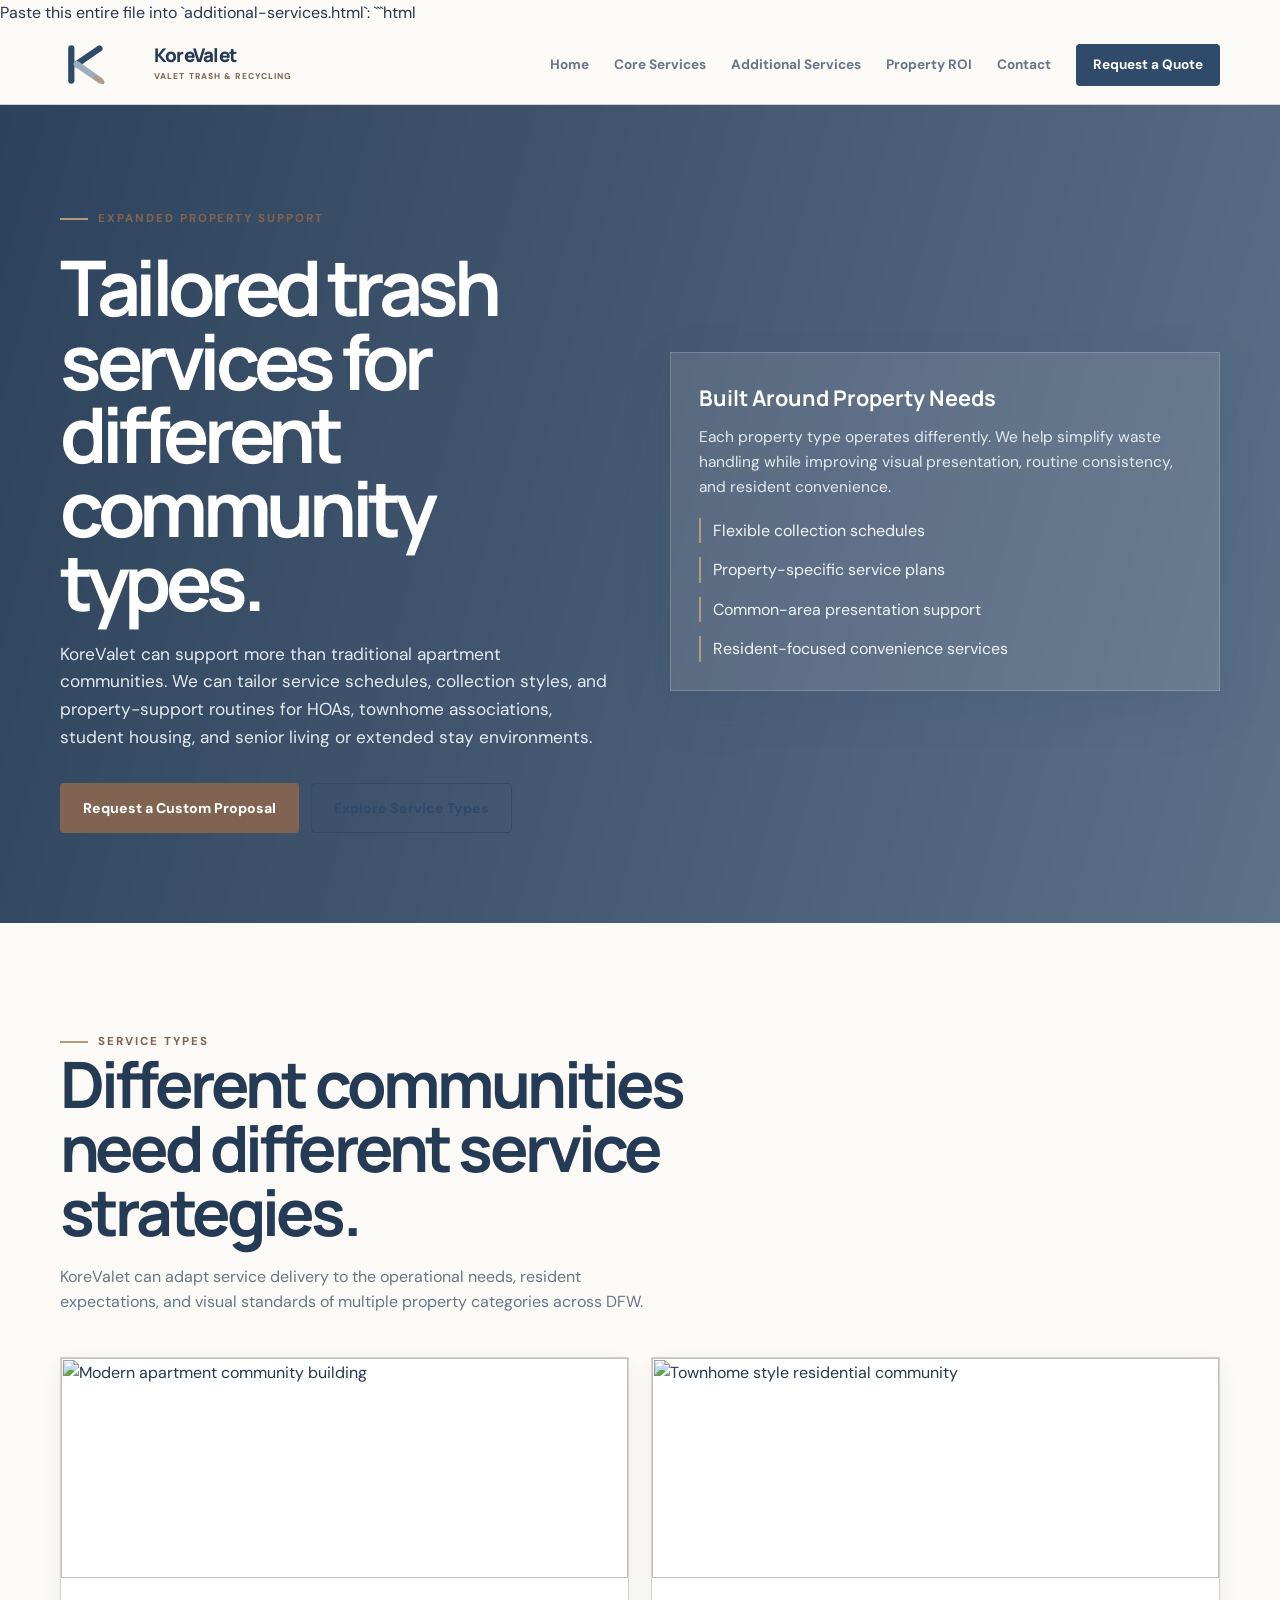
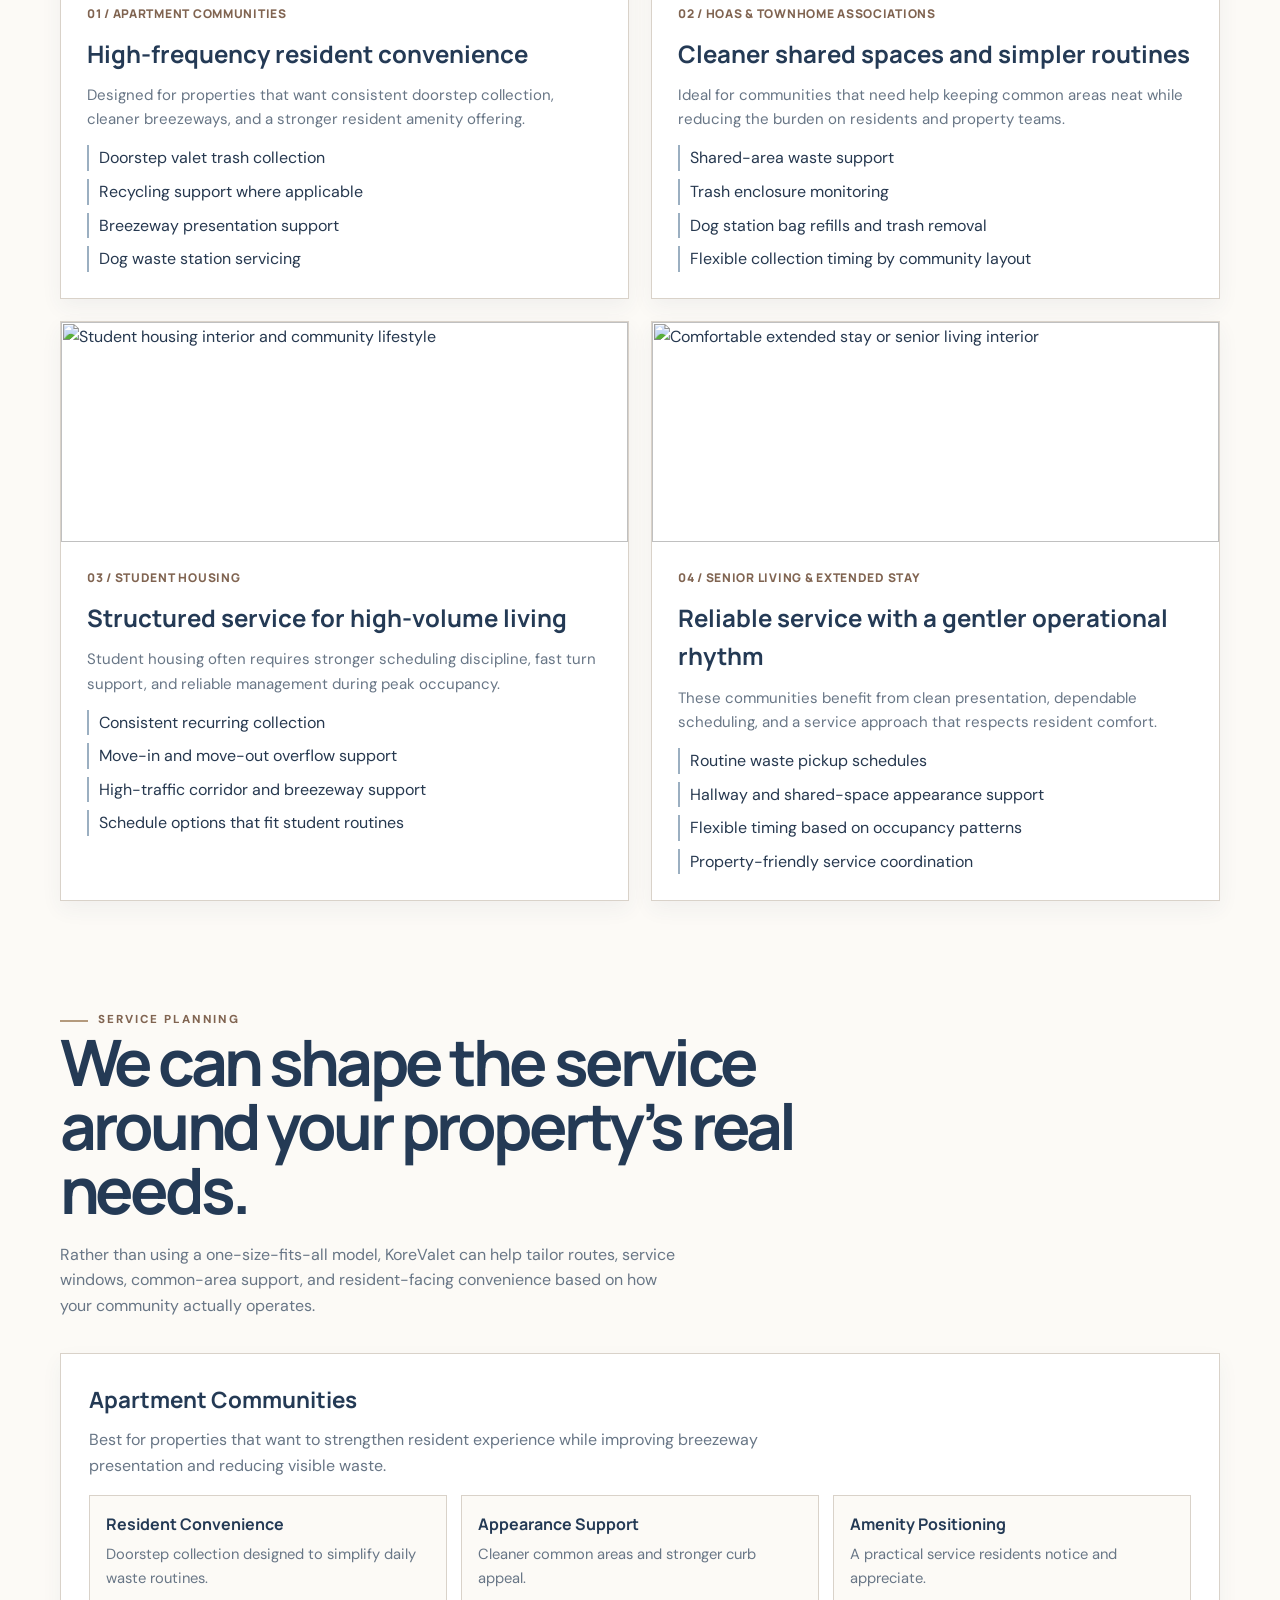
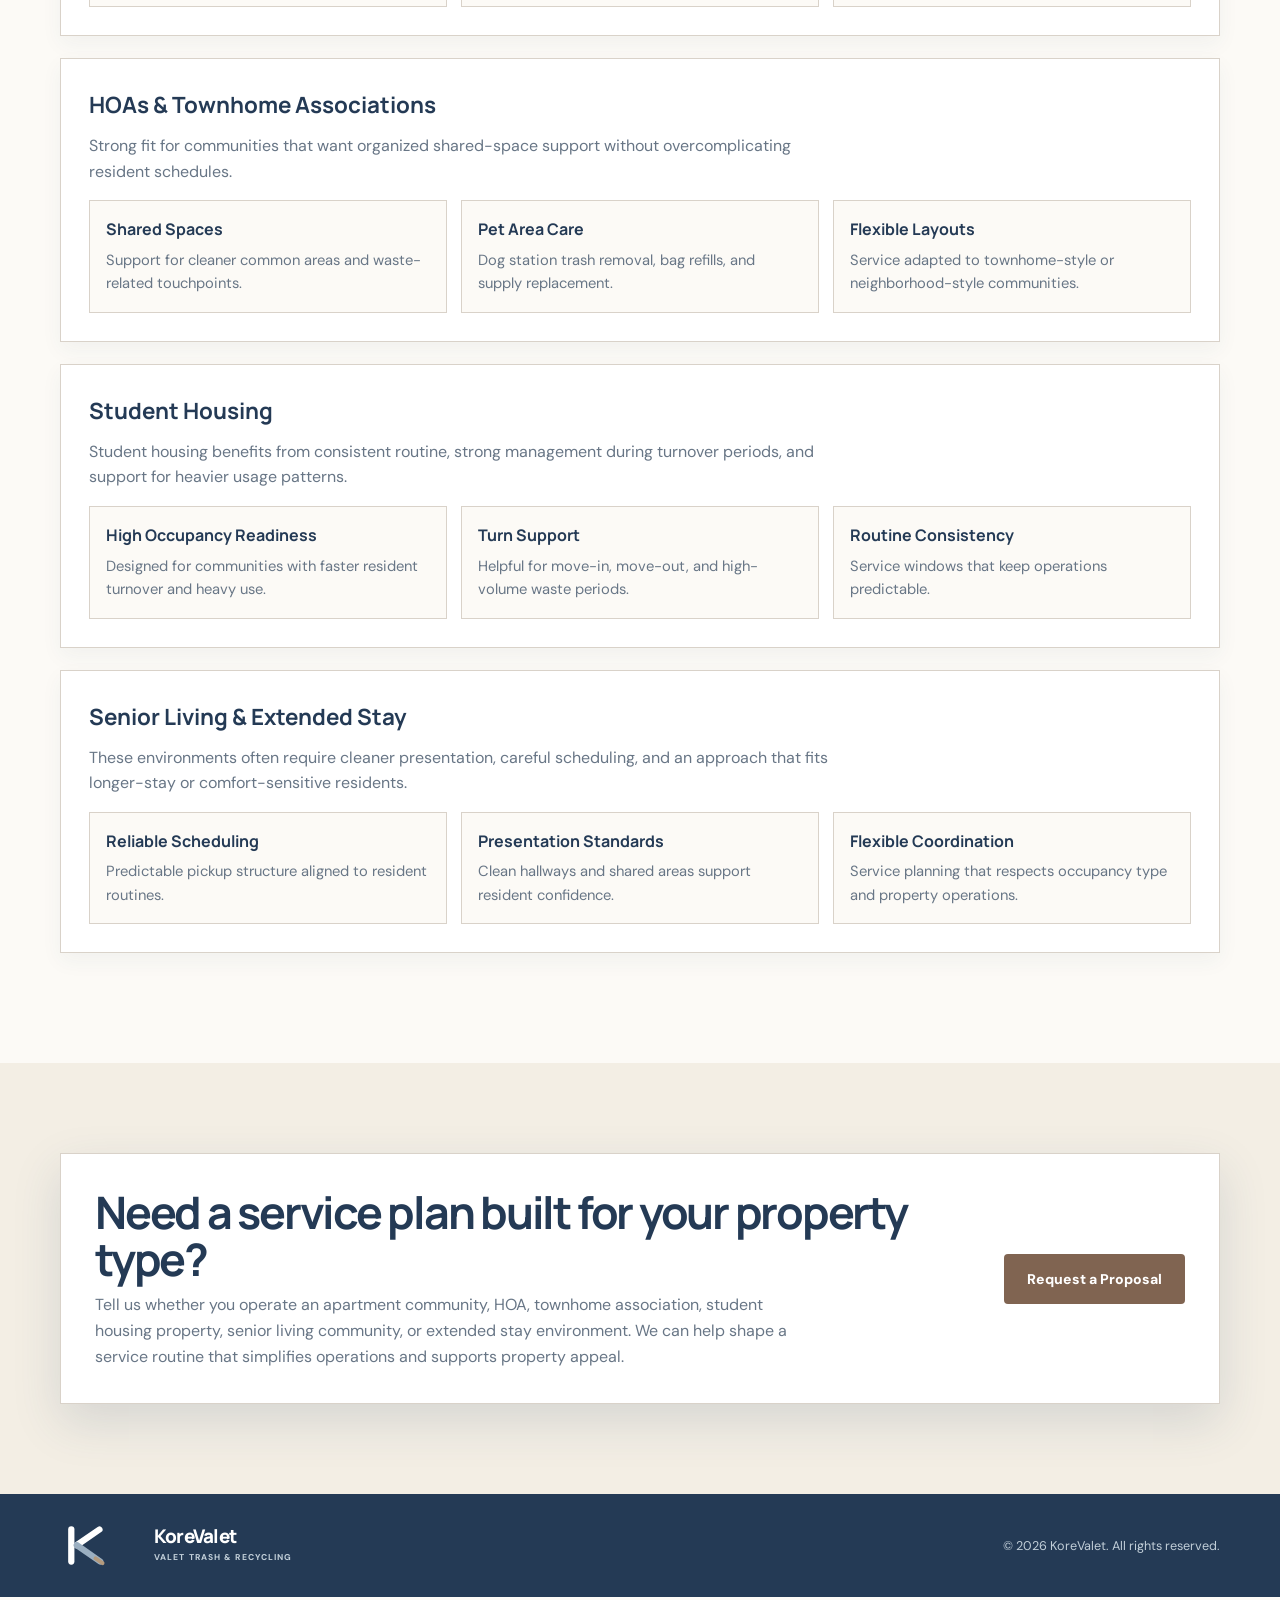
==== additional-services.html @ ef53f9c3 "Add additional-services.html with complete page structure This file contains the complete HTML struc" ====
Paste this entire file into `additional-services.html`:

```html
<!DOCTYPE html>
<html lang="en">
<head>
  <meta charset="UTF-8">
  <meta name="viewport" content="width=device-width, initial-scale=1.0">
  <meta name="description" content="KoreValet provides tailored waste and property-support services for apartment communities, HOAs, townhome associations, student housing, and senior living or extended stay properties throughout DFW.">
  <title>KoreValet | Additional Services</title>

  <link rel="preconnect" href="https://fonts.googleapis.com">
  <link rel="preconnect" href="https://fonts.gstatic.com" crossorigin>
  <link href="https://fonts.googleapis.com/css2?family=DM+Sans:wght@400;500;600;700&family=Manrope:wght@600;700;800&display=swap" rel="stylesheet">

  <style>
    :root {
      --navy: #304a6a;
      --navy-dark: #243a55;
      --steel: #9bafc1;
      --cream: #f3eee4;
      --paper: #fcfaf6;
      --brown: #806451;
      --brown-light: #b49a7d;
      --ink: #26384f;
      --muted: #687686;
      --line: #d9d2c9;
      --white: #ffffff;
      --shadow: 0 18px 45px rgba(48, 74, 106, 0.15);
    }

    * {
      box-sizing: border-box;
      margin: 0;
      padding: 0;
    }

    html {
      scroll-behavior: smooth;
    }

    body {
      background: var(--paper);
      color: var(--ink);
      font-family: "DM Sans", Arial, sans-serif;
      line-height: 1.6;
      overflow-x: hidden;
    }

    img {
      display: block;
      max-width: 100%;
    }

    a {
      color: inherit;
      text-decoration: none;
    }

    button,
    input,
    select,
    textarea {
      font: inherit;
    }

    .container {
      margin: 0 auto;
      width: min(1160px, calc(100% - 40px));
    }

    .eyebrow {
      align-items: center;
      color: var(--brown);
      display: flex;
      font-size: 0.72rem;
      font-weight: 800;
      gap: 10px;
      letter-spacing: 0.17em;
      text-transform: uppercase;
    }

    .eyebrow::before {
      background: var(--brown-light);
      content: "";
      height: 2px;
      width: 28px;
    }

    .section-title {
      color: var(--navy-dark);
      font-family: "Manrope", Arial, sans-serif;
      font-size: clamp(2.2rem, 5vw, 4rem);
      letter-spacing: -0.06em;
      line-height: 1;
      max-width: 760px;
    }

    .section-copy {
      color: var(--muted);
      font-size: 1rem;
      max-width: 620px;
    }

    .button {
      align-items: center;
      border: 1px solid transparent;
      border-radius: 4px;
      cursor: pointer;
      display: inline-flex;
      font-size: 0.88rem;
      font-weight: 800;
      justify-content: center;
      min-height: 50px;
      padding: 0 22px;
      transition: 180ms ease;
    }

    .button:hover {
      transform: translateY(-2px);
    }

    .button-primary {
      background: var(--brown);
      color: var(--white);
    }

    .button-primary:hover {
      background: #684d3d;
    }

    .button-navy {
      background: var(--navy);
      color: var(--white);
    }

    .button-navy:hover {
      background: var(--navy-dark);
    }

    .button-outline {
      background: transparent;
      border-color: var(--navy);
      color: var(--navy);
    }

    .button-outline:hover {
      background: var(--navy);
      color: var(--white);
    }

    .site-header {
      background: rgba(252, 250, 246, 0.96);
      border-bottom: 1px solid var(--line);
      position: sticky;
      top: 0;
      z-index: 20;
      backdrop-filter: blur(14px);
    }

    .navigation {
      align-items: center;
      display: flex;
      height: 78px;
      justify-content: space-between;
      position: relative;
    }

    .brand {
      align-items: center;
      display: inline-flex;
      gap: 12px;
    }

    .logo-mark {
      height: 43px;
      width: 82px;
    }

    .brand-name {
      color: var(--navy-dark);
      display: block;
      font-family: "Manrope", Arial, sans-serif;
      font-size: 1.18rem;
      font-weight: 800;
      letter-spacing: -0.04em;
      line-height: 1;
    }

    .brand-subtitle {
      color: var(--brown);
      display: block;
      font-size: 0.53rem;
      font-weight: 800;
      letter-spacing: 0.13em;
      margin-top: 5px;
    }

    .nav-links {
      align-items: center;
      display: flex;
      gap: 25px;
    }

    .nav-links a {
      color: var(--muted);
      font-size: 0.85rem;
      font-weight: 700;
    }

    .nav-links a:hover {
      color: var(--brown);
    }

    .nav-links .nav-cta {
      color: var(--white);
      min-height: 42px;
      padding: 0 16px;
    }

    .menu-button {
      background: transparent;
      border: 0;
      cursor: pointer;
      display: none;
      padding: 8px;
    }

    .menu-button span {
      background: var(--navy-dark);
      display: block;
      height: 2px;
      margin: 5px 0;
      width: 25px;
    }

    .hero {
      background:
        linear-gradient(105deg, rgba(36, 58, 85, 0.96), rgba(48, 74, 106, 0.78)),
        url("https://images.unsplash.com/photo-1460317442991-0ec209397118?auto=format&fit=crop&w=1800&q=90")
        center / cover no-repeat;
      color: var(--white);
      padding: 105px 0 90px;
    }

    .hero-grid {
      align-items: center;
      display: grid;
      gap: 60px;
      grid-template-columns: 1fr 1fr;
    }

    .hero h1 {
      font-family: "Manrope", Arial, sans-serif;
      font-size: clamp(3rem, 6vw, 5rem);
      letter-spacing: -0.07em;
      line-height: 0.96;
      margin: 22px 0;
      max-width: 700px;
    }

    .hero-copy {
      color: #e4ebf0;
      font-size: 1.08rem;
      max-width: 560px;
    }

    .hero-actions {
      display: flex;
      flex-wrap: wrap;
      gap: 12px;
      margin-top: 32px;
    }

    .hero-card {
      background: rgba(255, 255, 255, 0.1);
      border: 1px solid rgba(255, 255, 255, 0.18);
      box-shadow: var(--shadow);
      padding: 28px;
    }

    .hero-card h2 {
      color: var(--white);
      font-family: "Manrope", Arial, sans-serif;
      font-size: 1.35rem;
      margin-bottom: 10px;
    }

    .hero-card p {
      color: #e3e9ee;
      font-size: 0.97rem;
    }

    .hero-card-grid {
      display: grid;
      gap: 14px;
      margin-top: 18px;
    }

    .hero-card-grid div {
      border-left: 2px solid var(--brown-light);
      color: #f2f5f7;
      padding-left: 12px;
    }

    .segments {
      padding: 110px 0 50px;
    }

    .segment-grid {
      display: grid;
      gap: 22px;
      grid-template-columns: repeat(2, 1fr);
      margin-top: 42px;
    }

    .segment-card {
      background: var(--white);
      border: 1px solid var(--line);
      box-shadow: 0 8px 20px rgba(48, 74, 106, 0.06);
      overflow: hidden;
    }

    .segment-card img {
      height: 220px;
      object-fit: cover;
      width: 100%;
    }

    .segment-content {
      padding: 26px;
    }

    .segment-label {
      color: var(--brown);
      font-family: "Manrope", Arial, sans-serif;
      font-size: 0.75rem;
      font-weight: 800;
      letter-spacing: 0.06em;
    }

    .segment-card h3 {
      color: var(--navy-dark);
      font-family: "Manrope", Arial, sans-serif;
      font-size: 1.5rem;
      margin: 12px 0 10px;
    }

    .segment-card p {
      color: var(--muted);
      font-size: 0.94rem;
      margin-bottom: 14px;
    }

    .segment-list {
      color: var(--ink);
      display: grid;
      gap: 8px;
      list-style: none;
    }

    .segment-list li {
      border-left: 2px solid var(--steel);
      padding-left: 10px;
    }

    .details {
      padding: 60px 0 110px;
    }

    .detail-stack {
      display: grid;
      gap: 22px;
    }

    .detail-block {
      background: var(--white);
      border: 1px solid var(--line);
      box-shadow: 0 8px 20px rgba(48, 74, 106, 0.05);
      padding: 28px;
    }

    .detail-block h3 {
      color: var(--navy-dark);
      font-family: "Manrope", Arial, sans-serif;
      font-size: 1.4rem;
      margin-bottom: 10px;
    }

    .detail-block p {
      color: var(--muted);
      margin-bottom: 16px;
      max-width: 760px;
    }

    .detail-grid {
      display: grid;
      gap: 14px;
      grid-template-columns: repeat(3, 1fr);
    }

    .detail-item {
      background: var(--paper);
      border: 1px solid var(--line);
      padding: 16px;
    }

    .detail-item strong {
      color: var(--navy-dark);
      display: block;
      font-family: "Manrope", Arial, sans-serif;
      margin-bottom: 6px;
    }

    .detail-item span {
      color: var(--muted);
      font-size: 0.92rem;
    }

    .cta-section {
      background: var(--cream);
      padding: 90px 0;
    }

    .cta-box {
      align-items: center;
      background: var(--white);
      border: 1px solid var(--line);
      box-shadow: var(--shadow);
      display: grid;
      gap: 26px;
      grid-template-columns: 1fr auto;
      padding: 34px;
    }

    .cta-box h2 {
      color: var(--navy-dark);
      font-family: "Manrope", Arial, sans-serif;
      font-size: clamp(1.8rem, 4vw, 2.8rem);
      letter-spacing: -0.05em;
      line-height: 1.05;
      margin-bottom: 10px;
    }

    .cta-box p {
      color: var(--muted);
      max-width: 720px;
    }

    .footer {
      background: var(--navy-dark);
      color: var(--white);
      padding: 30px 0;
    }

    .footer-inner {
      align-items: center;
      display: flex;
      justify-content: space-between;
    }

    .footer .brand-name {
      color: var(--white);
    }

    .footer .brand-subtitle {
      color: #c1ced8;
    }

    .footer p {
      color: #c1ced8;
      font-size: 0.79rem;
    }

    @media (max-width: 900px) {
      .hero-grid,
      .cta-box,
      .detail-grid {
        grid-template-columns: 1fr;
      }

      .segment-grid {
        grid-template-columns: 1fr;
      }

      .hero {
        padding: 80px 0;
      }

      .segments,
      .details,
      .cta-section {
        padding-top: 80px;
        padding-bottom: 80px;
      }
    }

    @media (max-width: 700px) {
      .container {
        width: min(100% - 30px, 1160px);
      }

      .navigation {
        height: 68px;
      }

      .logo-mark {
        height: 37px;
        width: 70px;
      }

      .brand-subtitle {
        font-size: 0.47rem;
      }

      .menu-button {
        display: block;
      }

      .nav-links {
        align-items: stretch;
        background: var(--paper);
        border-bottom: 1px solid var(--line);
        display: none;
        flex-direction: column;
        gap: 0;
        left: 0;
        padding: 10px 15px 18px;
        position: absolute;
        right: 0;
        top: 68px;
      }

      .nav-links.open {
        display: flex;
      }

      .nav-links a {
        padding: 13px 0;
      }

      .nav-links .nav-cta {
        margin-top: 5px;
      }

      .hero h1 {
        font-size: clamp(2.6rem, 14vw, 4rem);
      }

      .footer-inner {
        align-items: start;
        flex-direction: column;
        gap: 18px;
      }
    }
  </style>
</head>

<body>
  <header class="site-header">
    <div class="container navigation">
      <a class="brand" href="index.html" aria-label="KoreValet home">
        <svg
          class="logo-mark"
          viewBox="0 0 100 55"
          fill="none"
          xmlns="http://www.w3.org/2000/svg"
          aria-hidden="true"
        >
          <path d="M12 7V48" stroke="#304A6A" stroke-width="8" stroke-linecap="round"/>
          <path d="M19 27L48 7" stroke="#304A6A" stroke-width="8" stroke-linecap="round"/>
          <path d="M19 27L49 48" stroke="#9BAFC1" stroke-width="8" stroke-linecap="round"/>
          <path d="M43 44L52 50" stroke="#B49A7D" stroke-width="5" stroke-linecap="round"/>
        </svg>

        <span>
          <span class="brand-name">KoreValet</span>
          <span class="brand-subtitle">VALET TRASH & RECYCLING</span>
        </span>
      </a>

      <button
        class="menu-button"
        id="menuButton"
        type="button"
        aria-label="Open navigation"
        aria-expanded="false"
      >
        <span></span>
        <span></span>
        <span></span>
      </button>

      <nav class="nav-links" id="navLinks">
        <a href="index.html">Home</a>
        <a href="index.html#services">Core Services</a>
        <a href="additional-services.html">Additional Services</a>
        <a href="index.html#roi">Property ROI</a>
        <a href="index.html#contact">Contact</a>
        <a class="button button-navy nav-cta" href="index.html#contact">
          Request a Quote
        </a>
      </nav>
    </div>
  </header>

  <main>
    <section class="hero">
      <div class="container hero-grid">
        <div>
          <div class="eyebrow">Expanded Property Support</div>

          <h1>Tailored trash services for different community types.</h1>

          <p class="hero-copy">
            KoreValet can support more than traditional apartment communities. We can tailor service schedules, collection styles, and property-support routines for HOAs, townhome associations, student housing, and senior living or extended stay environments.
          </p>

          <div class="hero-actions">
            <a class="button button-primary" href="index.html#contact">
              Request a Custom Proposal
            </a>

            <a class="button button-outline" href="#segments">
              Explore Service Types
            </a>
          </div>
        </div>

        <div class="hero-card">
          <h2>Built Around Property Needs</h2>
          <p>
            Each property type operates differently. We help simplify waste handling while improving visual presentation, routine consistency, and resident convenience.
          </p>

          <div class="hero-card-grid">
            <div>Flexible collection schedules</div>
            <div>Property-specific service plans</div>
            <div>Common-area presentation support</div>
            <div>Resident-focused convenience services</div>
          </div>
        </div>
      </div>
    </section>

    <section class="segments" id="segments">
      <div class="container">
        <div class="eyebrow">Service Types</div>
        <h2 class="section-title">Different communities need different service strategies.</h2>
        <p class="section-copy" style="margin-top: 20px;">
          KoreValet can adapt service delivery to the operational needs, resident expectations, and visual standards of multiple property categories across DFW.
        </p>

        <div class="segment-grid">
          <article class="segment-card">
            <img
              src="https://images.unsplash.com/photo-1460317442991-0ec209397118?auto=format&fit=crop&w=1200&q=90"
              alt="Modern apartment community building"
              loading="lazy"
            >

            <div class="segment-content">
              <span class="segment-label">01 / APARTMENT COMMUNITIES</span>
              <h3>High-frequency resident convenience</h3>
              <p>
                Designed for properties that want consistent doorstep collection, cleaner breezeways, and a stronger resident amenity offering.
              </p>

              <ul class="segment-list">
                <li>Doorstep valet trash collection</li>
                <li>Recycling support where applicable</li>
                <li>Breezeway presentation support</li>
                <li>Dog waste station servicing</li>
              </ul>
            </div>
          </article>

          <article class="segment-card">
            <img
              src="https://images.unsplash.com/photo-1505693416388-ac5ce068fe85?auto=format&fit=crop&w=1200&q=90"
              alt="Townhome style residential community"
              loading="lazy"
            >

            <div class="segment-content">
              <span class="segment-label">02 / HOAS & TOWNHOME ASSOCIATIONS</span>
              <h3>Cleaner shared spaces and simpler routines</h3>
              <p>
                Ideal for communities that need help keeping common areas neat while reducing the burden on residents and property teams.
              </p>

              <ul class="segment-list">
                <li>Shared-area waste support</li>
                <li>Trash enclosure monitoring</li>
                <li>Dog station bag refills and trash removal</li>
                <li>Flexible collection timing by community layout</li>
              </ul>
            </div>
          </article>

          <article class="segment-card">
            <img
              src="https://images.unsplash.com/photo-1522708323590-d24dbb6b0267?auto=format&fit=crop&w=1200&q=90"
              alt="Student housing interior and community lifestyle"
              loading="lazy"
            >

            <div class="segment-content">
              <span class="segment-label">03 / STUDENT HOUSING</span>
              <h3>Structured service for high-volume living</h3>
              <p>
                Student housing often requires stronger scheduling discipline, fast turn support, and reliable management during peak occupancy.
              </p>

              <ul class="segment-list">
                <li>Consistent recurring collection</li>
                <li>Move-in and move-out overflow support</li>
                <li>High-traffic corridor and breezeway support</li>
                <li>Schedule options that fit student routines</li>
              </ul>
            </div>
          </article>

          <article class="segment-card">
            <img
              src="https://images.unsplash.com/photo-1484154218962-a197022b5858?auto=format&fit=crop&w=1200&q=90"
              alt="Comfortable extended stay or senior living interior"
              loading="lazy"
            >

            <div class="segment-content">
              <span class="segment-label">04 / SENIOR LIVING & EXTENDED STAY</span>
              <h3>Reliable service with a gentler operational rhythm</h3>
              <p>
                These communities benefit from clean presentation, dependable scheduling, and a service approach that respects resident comfort.
              </p>

              <ul class="segment-list">
                <li>Routine waste pickup schedules</li>
                <li>Hallway and shared-space appearance support</li>
                <li>Flexible timing based on occupancy patterns</li>
                <li>Property-friendly service coordination</li>
              </ul>
            </div>
          </article>
        </div>
      </div>
    </section>

    <section class="details">
      <div class="container">
        <div class="eyebrow">Service Planning</div>
        <h2 class="section-title">We can shape the service around your property’s real needs.</h2>
        <p class="section-copy" style="margin-top: 20px; margin-bottom: 34px;">
          Rather than using a one-size-fits-all model, KoreValet can help tailor routes, service windows, common-area support, and resident-facing convenience based on how your community actually operates.
        </p>

        <div class="detail-stack">
          <div class="detail-block">
            <h3>Apartment Communities</h3>
            <p>
              Best for properties that want to strengthen resident experience while improving breezeway presentation and reducing visible waste.
            </p>

            <div class="detail-grid">
              <div class="detail-item">
                <strong>Resident Convenience</strong>
                <span>Doorstep collection designed to simplify daily waste routines.</span>
              </div>
              <div class="detail-item">
                <strong>Appearance Support</strong>
                <span>Cleaner common areas and stronger curb appeal.</span>
              </div>
              <div class="detail-item">
                <strong>Amenity Positioning</strong>
                <span>A practical service residents notice and appreciate.</span>
              </div>
            </div>
          </div>

          <div class="detail-block">
            <h3>HOAs & Townhome Associations</h3>
            <p>
              Strong fit for communities that want organized shared-space support without overcomplicating resident schedules.
            </p>

            <div class="detail-grid">
              <div class="detail-item">
                <strong>Shared Spaces</strong>
                <span>Support for cleaner common areas and waste-related touchpoints.</span>
              </div>
              <div class="detail-item">
                <strong>Pet Area Care</strong>
                <span>Dog station trash removal, bag refills, and supply replacement.</span>
              </div>
              <div class="detail-item">
                <strong>Flexible Layouts</strong>
                <span>Service adapted to townhome-style or neighborhood-style communities.</span>
              </div>
            </div>
          </div>

          <div class="detail-block">
            <h3>Student Housing</h3>
            <p>
              Student housing benefits from consistent routine, strong management during turnover periods, and support for heavier usage patterns.
            </p>

            <div class="detail-grid">
              <div class="detail-item">
                <strong>High Occupancy Readiness</strong>
                <span>Designed for communities with faster resident turnover and heavy use.</span>
              </div>
              <div class="detail-item">
                <strong>Turn Support</strong>
                <span>Helpful for move-in, move-out, and high-volume waste periods.</span>
              </div>
              <div class="detail-item">
                <strong>Routine Consistency</strong>
                <span>Service windows that keep operations predictable.</span>
              </div>
            </div>
          </div>

          <div class="detail-block">
            <h3>Senior Living & Extended Stay</h3>
            <p>
              These environments often require cleaner presentation, careful scheduling, and an approach that fits longer-stay or comfort-sensitive residents.
            </p>

            <div class="detail-grid">
              <div class="detail-item">
                <strong>Reliable Scheduling</strong>
                <span>Predictable pickup structure aligned to resident routines.</span>
              </div>
              <div class="detail-item">
                <strong>Presentation Standards</strong>
                <span>Clean hallways and shared areas support resident confidence.</span>
              </div>
              <div class="detail-item">
                <strong>Flexible Coordination</strong>
                <span>Service planning that respects occupancy type and property operations.</span>
              </div>
            </div>
          </div>
        </div>
      </div>
    </section>

    <section class="cta-section">
      <div class="container">
        <div class="cta-box">
          <div>
            <h2>Need a service plan built for your property type?</h2>
            <p>
              Tell us whether you operate an apartment community, HOA, townhome association, student housing property, senior living community, or extended stay environment. We can help shape a service routine that simplifies operations and supports property appeal.
            </p>
          </div>

          <a class="button button-primary" href="index.html#contact">
            Request a Proposal
          </a>
        </div>
      </div>
    </section>
  </main>

  <footer class="footer">
    <div class="container footer-inner">
      <a class="brand" href="index.html" aria-label="KoreValet home">
        <svg
          class="logo-mark"
          viewBox="0 0 100 55"
          fill="none"
          xmlns="http://www.w3.org/2000/svg"
          aria-hidden="true"
        >
          <path d="M12 7V48" stroke="#FFFFFF" stroke-width="8" stroke-linecap="round"/>
          <path d="M19 27L48 7" stroke="#FFFFFF" stroke-width="8" stroke-linecap="round"/>
          <path d="M19 27L49 48" stroke="#9BAFC1" stroke-width="8" stroke-linecap="round"/>
          <path d="M43 44L52 50" stroke="#B49A7D" stroke-width="5" stroke-linecap="round"/>
        </svg>

        <span>
          <span class="brand-name">KoreValet</span>
          <span class="brand-subtitle">VALET TRASH & RECYCLING</span>
        </span>
      </a>

      <p>&copy; 2026 KoreValet. All rights reserved.</p>
    </div>
  </footer>

  <script>
    const menuButton = document.getElementById("menuButton");
    const navLinks = document.getElementById("navLinks");

    if (menuButton) {
      menuButton.addEventListener("click", () => {
        const isOpen = navLinks.classList.toggle("open");
        menuButton.setAttribute("aria-expanded", String(isOpen));
      });
    }

    navLinks.querySelectorAll("a").forEach((link) => {
      link.addEventListener("click", () => {
        navLinks.classList.remove("open");
        menuButton.setAttribute("aria-expanded", "false");
      });
    });
  </script>
</body>
</html>
```
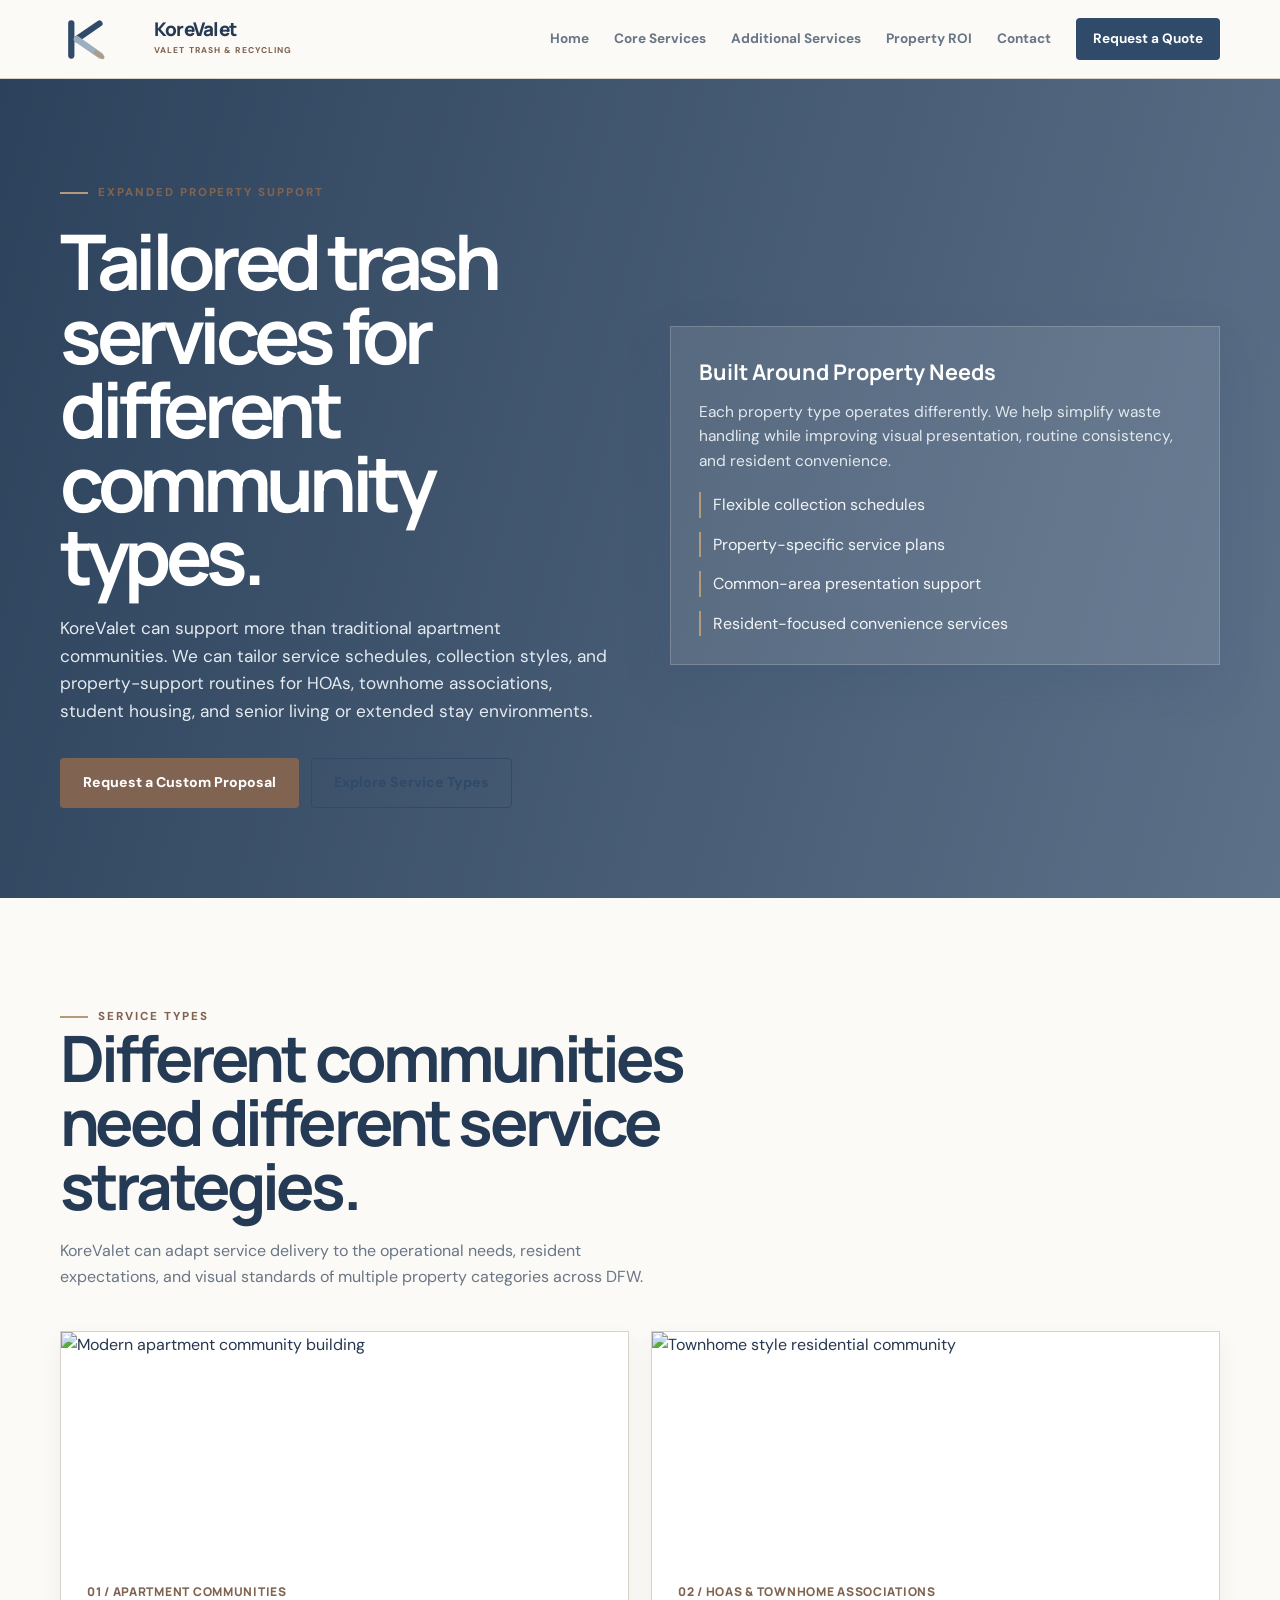
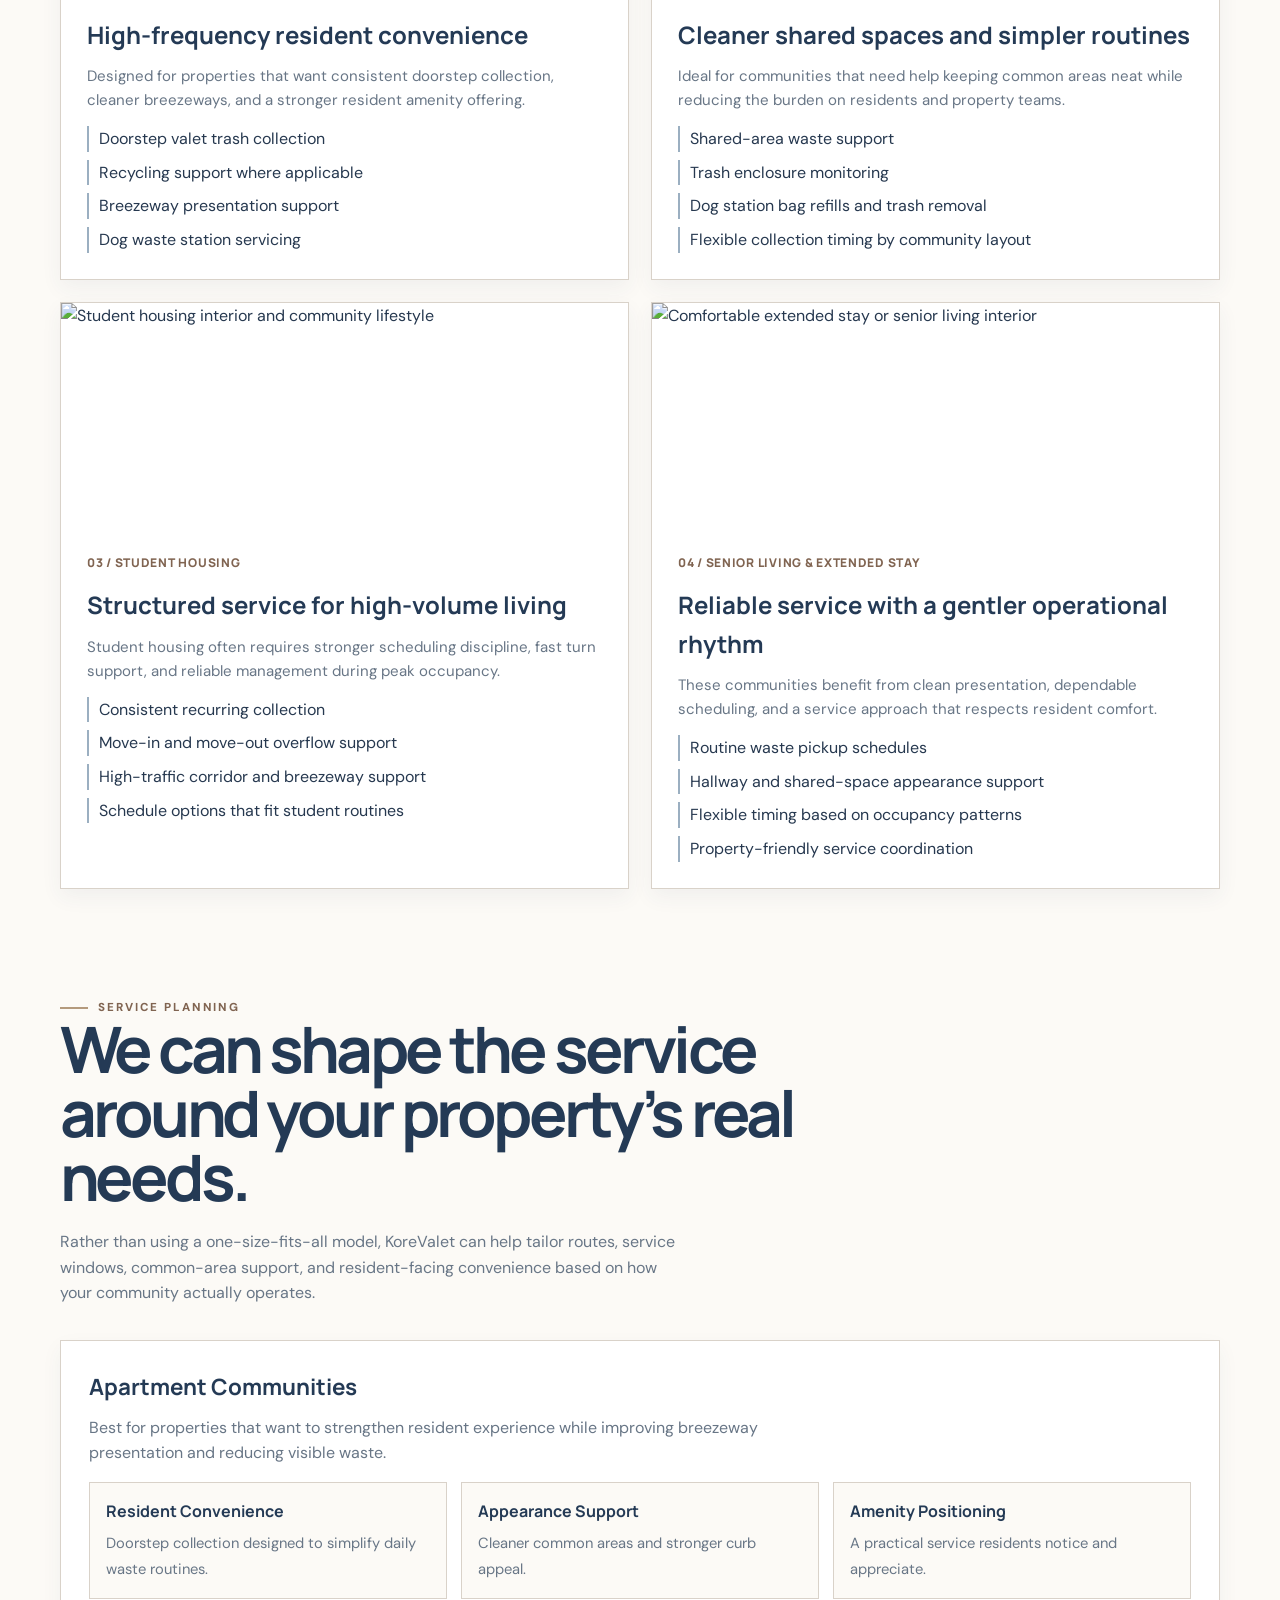
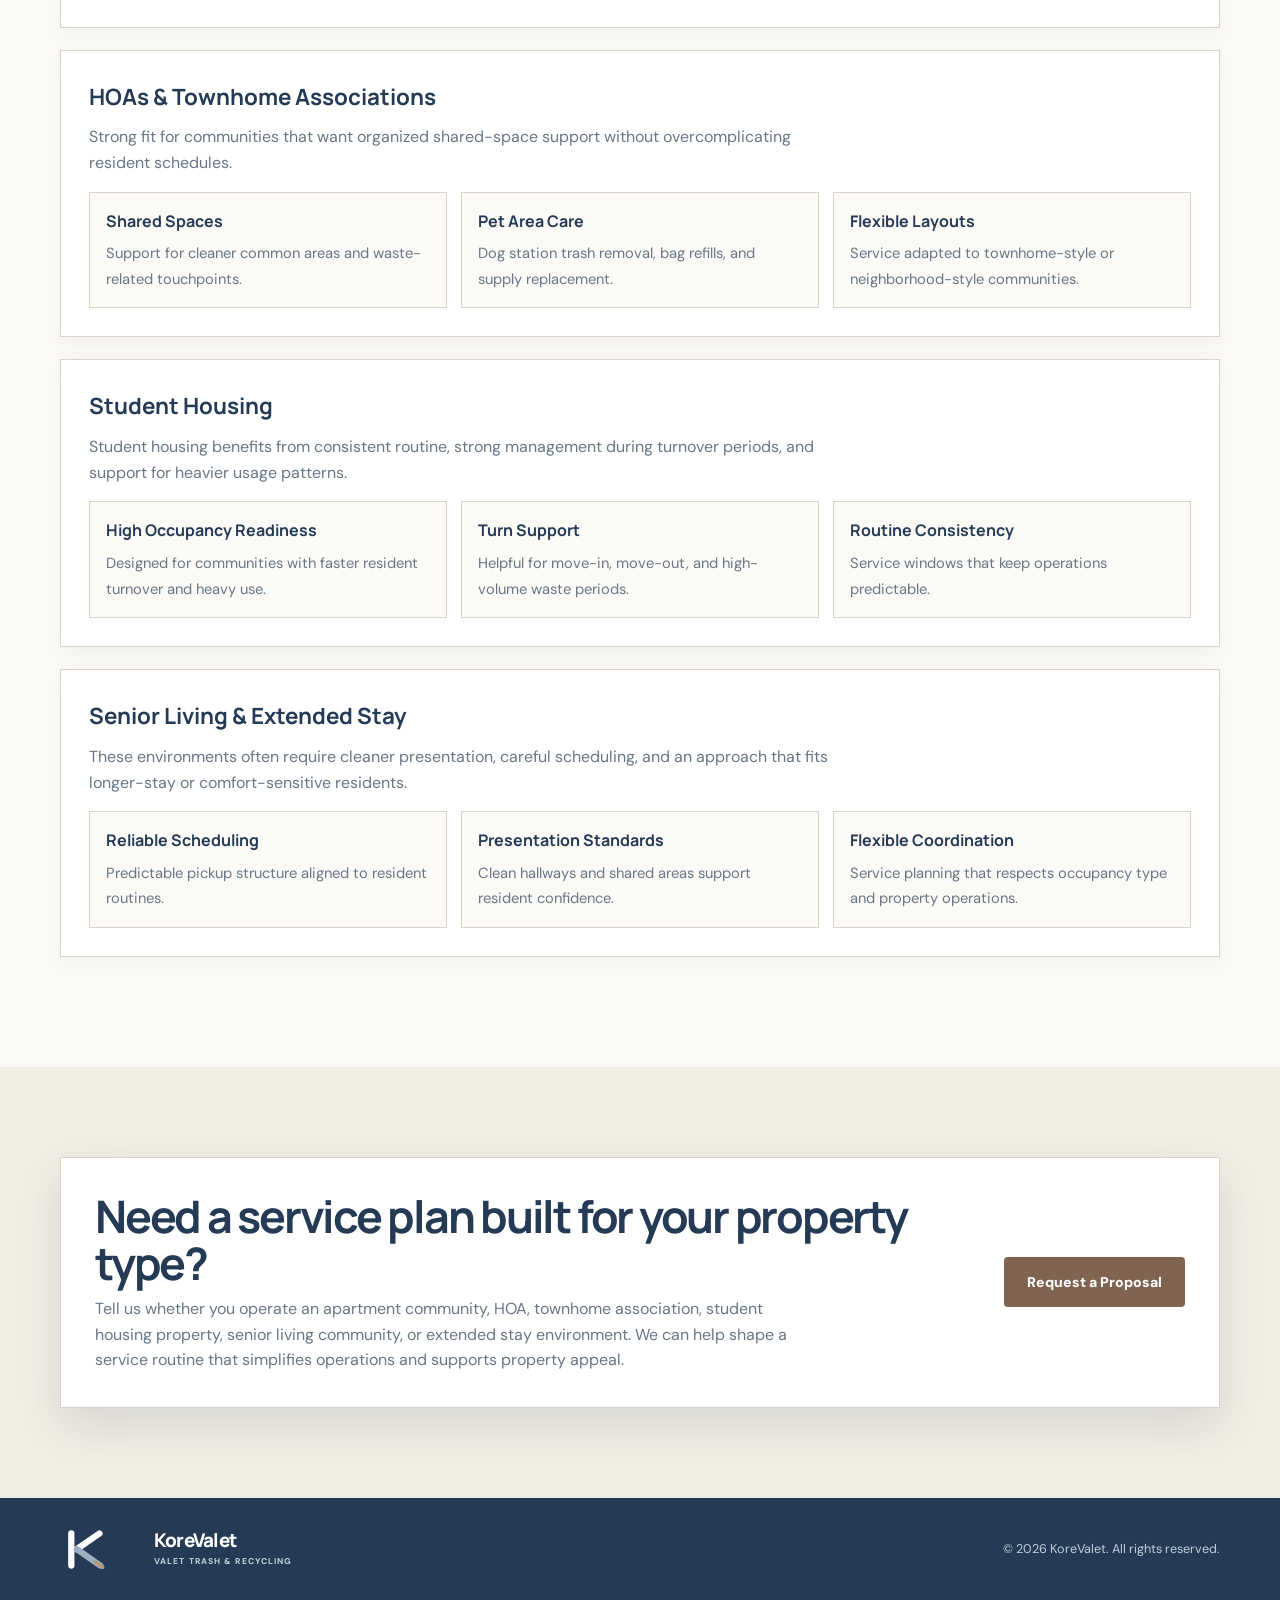
==== commit 52172d01: "Update additional-services.html" ====
--- a/additional-services.html
+++ b/additional-services.html
@@ -1,6 +1,3 @@
-Paste this entire file into `additional-services.html`:
-
-```html
 <!DOCTYPE html>
 <html lang="en">
 <head>
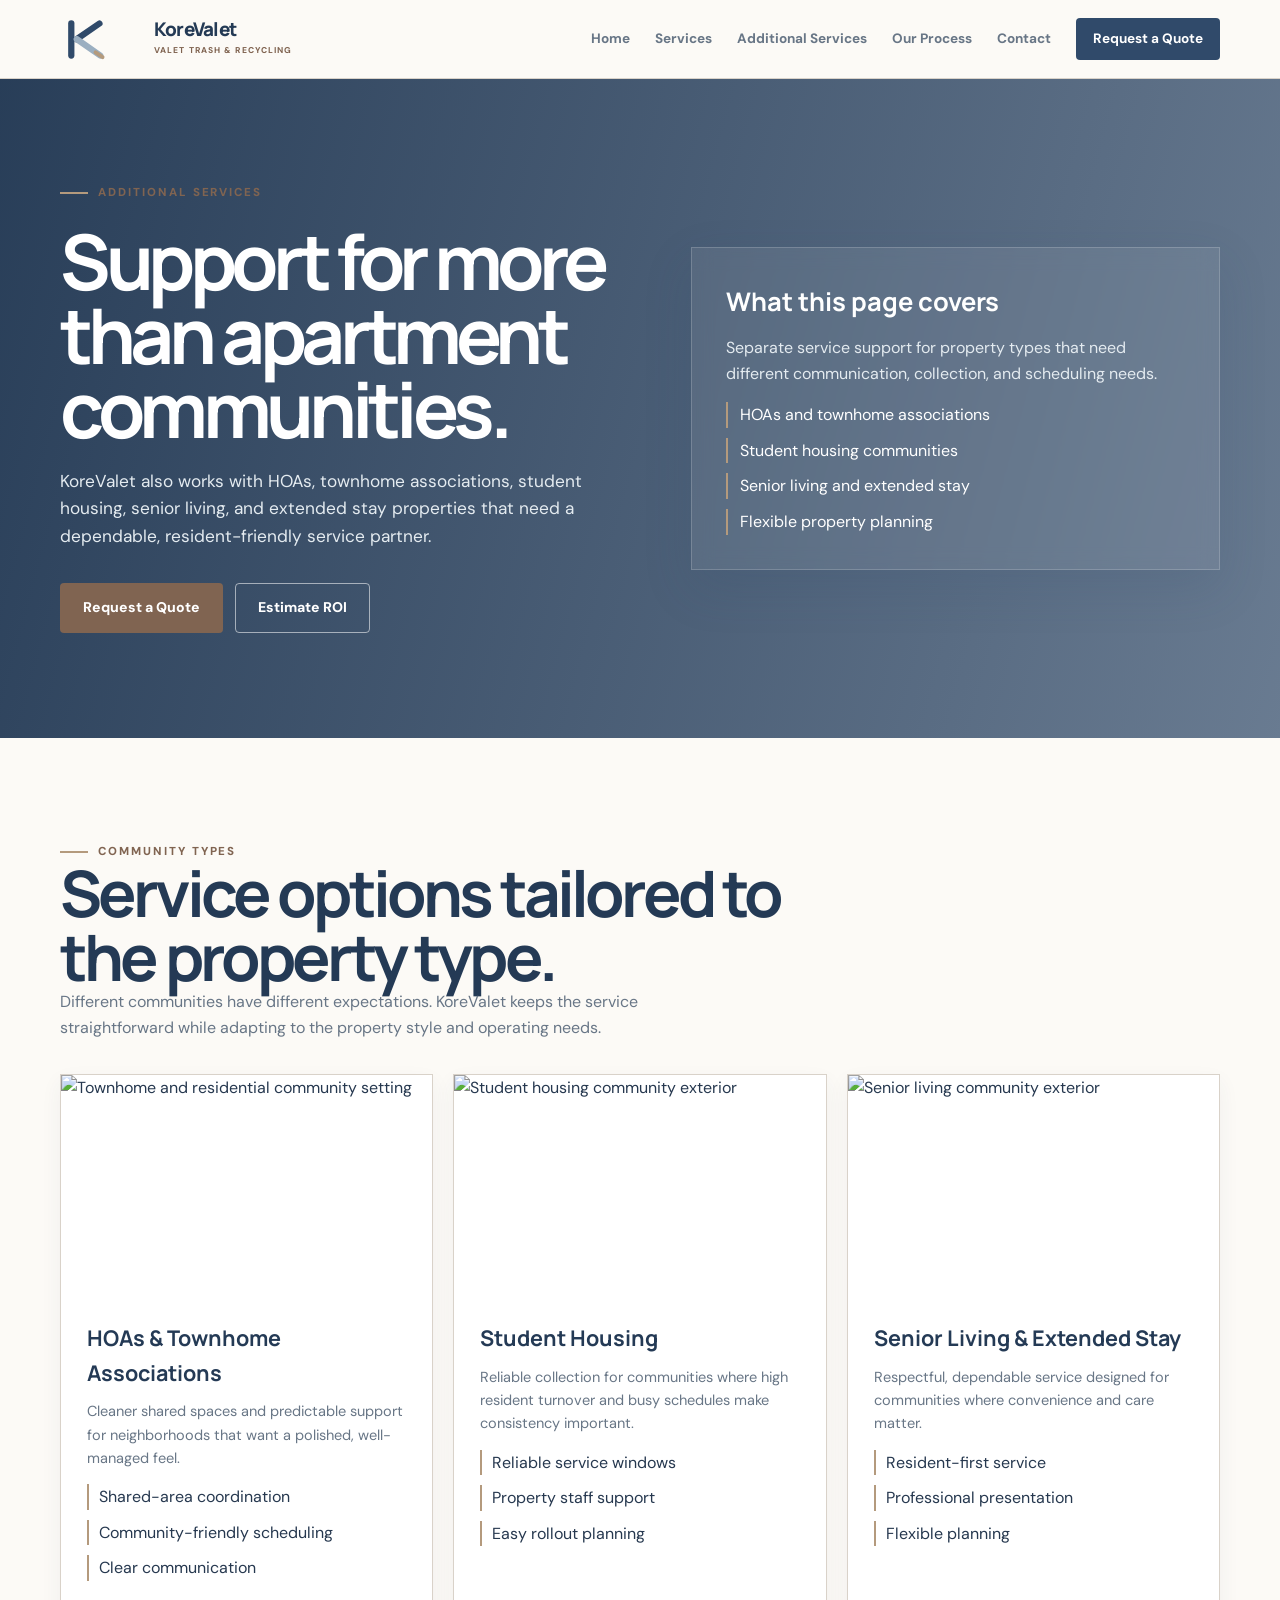
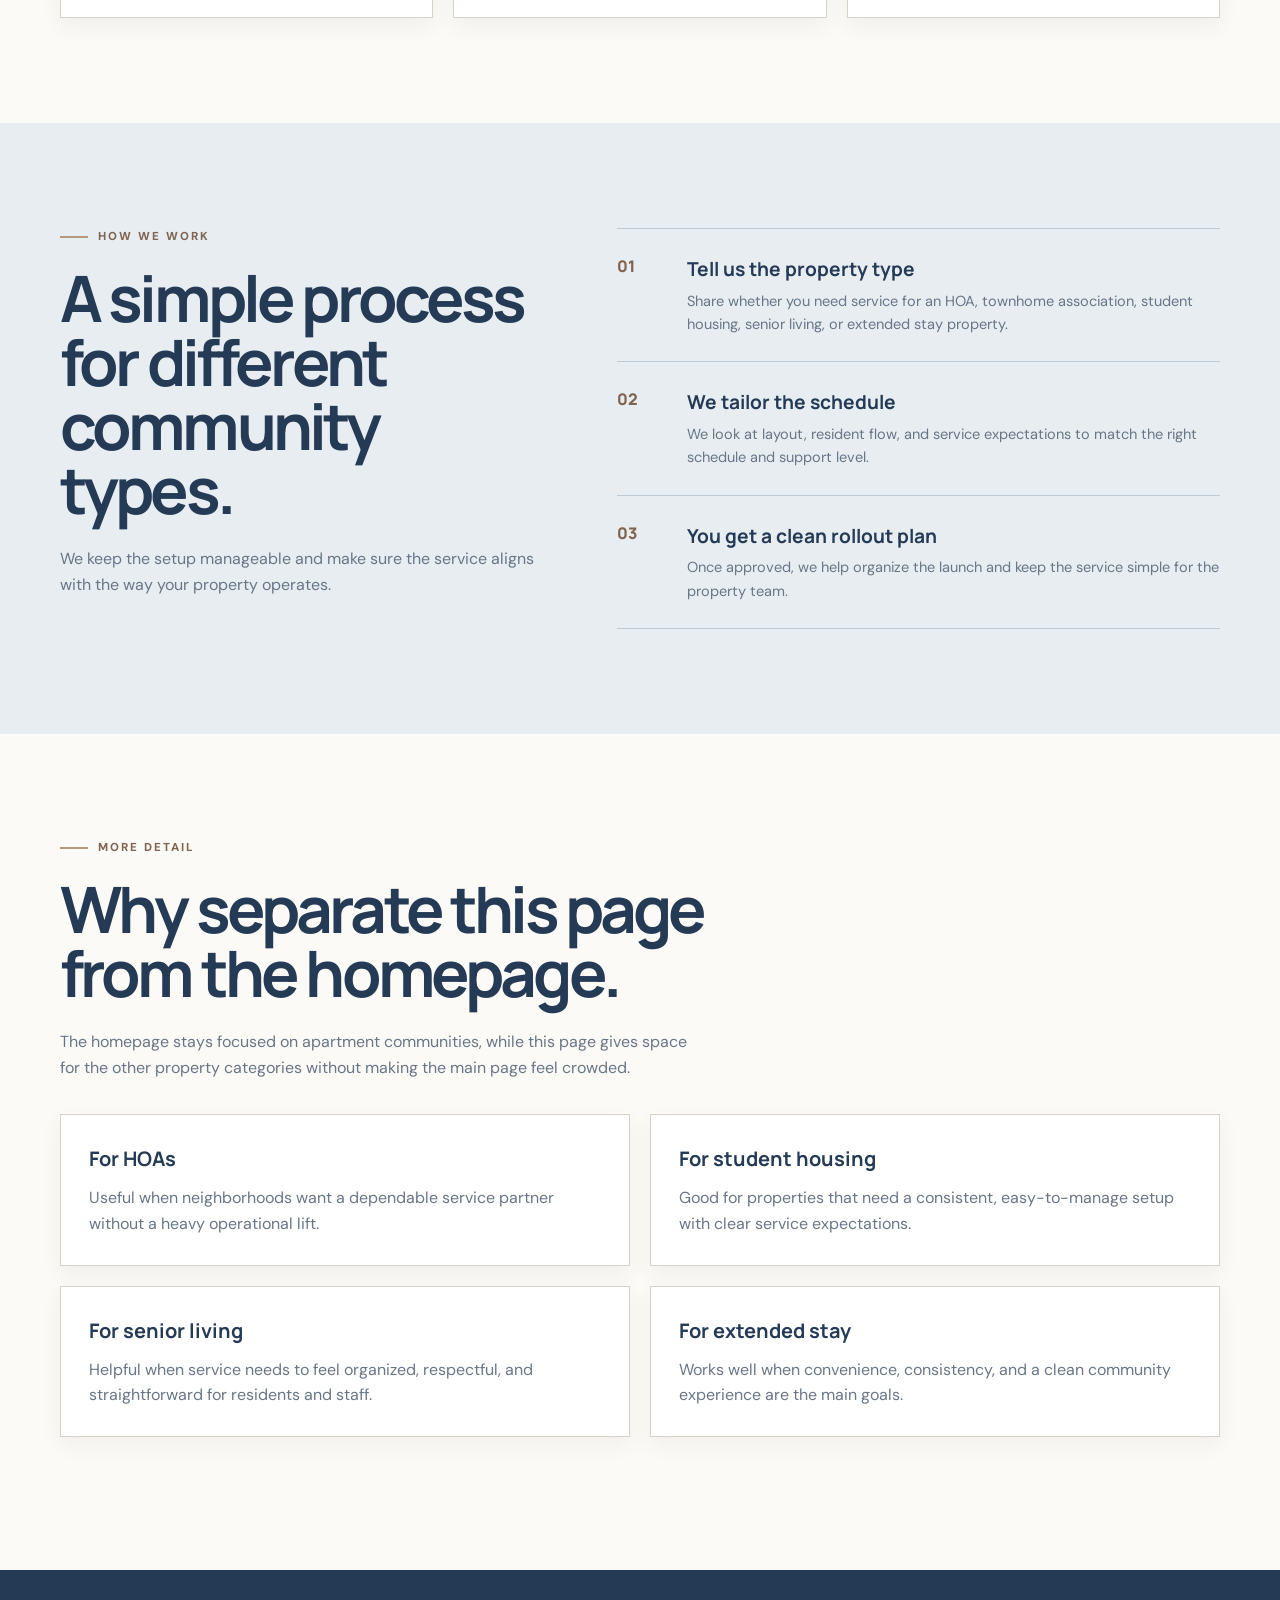
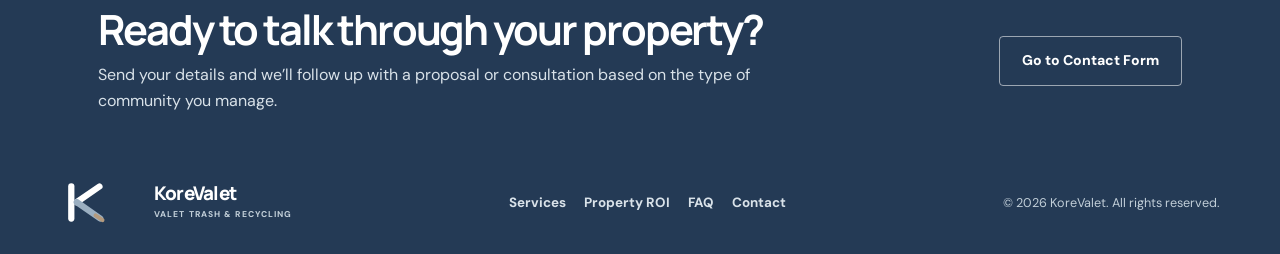
==== commit 6ca74b0d: "Revise additional services page for clarity and style Updated the description meta tag and modified " ====
--- a/additional-services.html
+++ b/additional-services.html
@@ -3,7 +3,7 @@
 <head>
   <meta charset="UTF-8">
   <meta name="viewport" content="width=device-width, initial-scale=1.0">
-  <meta name="description" content="KoreValet provides tailored waste and property-support services for apartment communities, HOAs, townhome associations, student housing, and senior living or extended stay properties throughout DFW.">
+  <meta name="description" content="KoreValet additional services for HOAs, townhome associations, student housing, senior living, and extended stay communities throughout DFW.">
   <title>KoreValet | Additional Services</title>
 
   <link rel="preconnect" href="https://fonts.googleapis.com">
@@ -44,21 +44,14 @@
       overflow-x: hidden;
     }
 
+    a {
+      color: inherit;
+      text-decoration: none;
+    }
+
     img {
       display: block;
       max-width: 100%;
-    }
-
-    a {
-      color: inherit;
-      text-decoration: none;
-    }
-
-    button,
-    input,
-    select,
-    textarea {
-      font: inherit;
     }
 
     .container {
@@ -87,7 +80,7 @@
     .section-title {
       color: var(--navy-dark);
       font-family: "Manrope", Arial, sans-serif;
-      font-size: clamp(2.2rem, 5vw, 4rem);
+      font-size: clamp(2.25rem, 5vw, 4rem);
       letter-spacing: -0.06em;
       line-height: 1;
       max-width: 760px;
@@ -96,7 +89,7 @@
     .section-copy {
       color: var(--muted);
       font-size: 1rem;
-      max-width: 620px;
+      max-width: 640px;
     }
 
     .button {
@@ -126,6 +119,16 @@
       background: #684d3d;
     }
 
+    .button-light {
+      border-color: rgba(255, 255, 255, 0.55);
+      color: var(--white);
+    }
+
+    .button-light:hover {
+      background: var(--white);
+      color: var(--navy-dark);
+    }
+
     .button-navy {
       background: var(--navy);
       color: var(--white);
@@ -133,17 +136,6 @@
 
     .button-navy:hover {
       background: var(--navy-dark);
-    }
-
-    .button-outline {
-      background: transparent;
-      border-color: var(--navy);
-      color: var(--navy);
-    }
-
-    .button-outline:hover {
-      background: var(--navy);
-      color: var(--white);
     }
 
     .site-header {
@@ -233,27 +225,27 @@
 
     .hero {
       background:
-        linear-gradient(105deg, rgba(36, 58, 85, 0.96), rgba(48, 74, 106, 0.78)),
-        url("https://images.unsplash.com/photo-1460317442991-0ec209397118?auto=format&fit=crop&w=1800&q=90")
+        linear-gradient(105deg, rgba(36, 58, 85, 0.98), rgba(48, 74, 106, 0.72)),
+        url("https://images.unsplash.com/photo-1494526585095-c41746248156?auto=format&fit=crop&w=1800&q=90")
         center / cover no-repeat;
       color: var(--white);
-      padding: 105px 0 90px;
+      padding: 105px 0;
     }
 
     .hero-grid {
       align-items: center;
       display: grid;
-      gap: 60px;
-      grid-template-columns: 1fr 1fr;
+      gap: 75px;
+      grid-template-columns: 1fr 0.95fr;
     }
 
     .hero h1 {
       font-family: "Manrope", Arial, sans-serif;
-      font-size: clamp(3rem, 6vw, 5rem);
+      font-size: clamp(3rem, 6vw, 5.4rem);
       letter-spacing: -0.07em;
       line-height: 0.96;
       margin: 22px 0;
-      max-width: 700px;
+      max-width: 680px;
     }
 
     .hero-copy {
@@ -269,179 +261,189 @@
       margin-top: 32px;
     }
 
-    .hero-card {
-      background: rgba(255, 255, 255, 0.1);
+    .hero-panel {
+      background: rgba(255, 255, 255, 0.08);
       border: 1px solid rgba(255, 255, 255, 0.18);
       box-shadow: var(--shadow);
-      padding: 28px;
-    }
-
-    .hero-card h2 {
-      color: var(--white);
+      padding: 34px;
+      backdrop-filter: blur(10px);
+    }
+
+    .hero-panel h2 {
       font-family: "Manrope", Arial, sans-serif;
-      font-size: 1.35rem;
-      margin-bottom: 10px;
-    }
-
-    .hero-card p {
-      color: #e3e9ee;
-      font-size: 0.97rem;
-    }
-
-    .hero-card-grid {
+      font-size: 1.6rem;
+      margin-bottom: 12px;
+    }
+
+    .hero-panel p {
+      color: #e4ebf0;
+      margin-bottom: 16px;
+    }
+
+    .hero-list {
       display: grid;
-      gap: 14px;
-      margin-top: 18px;
-    }
-
-    .hero-card-grid div {
+      gap: 10px;
+      list-style: none;
+    }
+
+    .hero-list li {
       border-left: 2px solid var(--brown-light);
-      color: #f2f5f7;
       padding-left: 12px;
     }
 
-    .segments {
-      padding: 110px 0 50px;
-    }
-
-    .segment-grid {
+    .section {
+      padding: 105px 0;
+    }
+
+    .section-head {
+      margin-bottom: 34px;
+    }
+
+    .grid-3 {
       display: grid;
-      gap: 22px;
-      grid-template-columns: repeat(2, 1fr);
-      margin-top: 42px;
-    }
-
-    .segment-card {
+      gap: 20px;
+      grid-template-columns: repeat(3, 1fr);
+    }
+
+    .card {
       background: var(--white);
       border: 1px solid var(--line);
       box-shadow: 0 8px 20px rgba(48, 74, 106, 0.06);
       overflow: hidden;
-    }
-
-    .segment-card img {
+      transition: 200ms ease;
+    }
+
+    .card:hover {
+      box-shadow: var(--shadow);
+      transform: translateY(-6px);
+    }
+
+    .card img {
       height: 220px;
       object-fit: cover;
       width: 100%;
     }
 
-    .segment-content {
+    .card-content {
       padding: 26px;
     }
 
-    .segment-label {
+    .card-content h3 {
+      color: var(--navy-dark);
+      font-family: "Manrope", Arial, sans-serif;
+      font-size: 1.35rem;
+      margin-bottom: 10px;
+    }
+
+    .card-content p {
+      color: var(--muted);
+      font-size: 0.91rem;
+      margin-bottom: 14px;
+    }
+
+    .card-content ul {
+      list-style: none;
+    }
+
+    .card-content li {
+      border-left: 2px solid var(--brown-light);
+      color: var(--ink);
+      margin-bottom: 10px;
+      padding-left: 10px;
+    }
+
+    .split {
+      background: #e7edf1;
+      padding: 105px 0;
+    }
+
+    .split-grid {
+      display: grid;
+      gap: 64px;
+      grid-template-columns: 0.9fr 1.1fr;
+      align-items: start;
+    }
+
+    .split-list {
+      border-top: 1px solid #bfcbd4;
+    }
+
+    .split-item {
+      border-bottom: 1px solid #bfcbd4;
+      display: grid;
+      gap: 22px;
+      grid-template-columns: 48px 1fr;
+      padding: 25px 0;
+    }
+
+    .split-number {
       color: var(--brown);
       font-family: "Manrope", Arial, sans-serif;
-      font-size: 0.75rem;
       font-weight: 800;
-      letter-spacing: 0.06em;
-    }
-
-    .segment-card h3 {
+    }
+
+    .split-item h3 {
       color: var(--navy-dark);
       font-family: "Manrope", Arial, sans-serif;
-      font-size: 1.5rem;
-      margin: 12px 0 10px;
-    }
-
-    .segment-card p {
+      font-size: 1.2rem;
+      margin-bottom: 5px;
+    }
+
+    .split-item p {
       color: var(--muted);
-      font-size: 0.94rem;
-      margin-bottom: 14px;
-    }
-
-    .segment-list {
-      color: var(--ink);
+      font-size: 0.91rem;
+    }
+
+    .cta-band {
+      background: var(--navy-dark);
+      color: var(--white);
+      margin-top: 28px;
+    }
+
+    .cta-band-inner {
       display: grid;
-      gap: 8px;
-      list-style: none;
-    }
-
-    .segment-list li {
-      border-left: 2px solid var(--steel);
-      padding-left: 10px;
-    }
-
-    .details {
-      padding: 60px 0 110px;
-    }
-
-    .detail-stack {
+      gap: 24px;
+      grid-template-columns: 1fr auto;
+      padding: 38px;
+      align-items: center;
+    }
+
+    .cta-band h3 {
+      font-family: "Manrope", Arial, sans-serif;
+      font-size: clamp(1.8rem, 4vw, 2.6rem);
+      letter-spacing: -0.05em;
+      line-height: 1.02;
+      margin-bottom: 12px;
+    }
+
+    .cta-band p {
+      color: #d9e2e9;
+      max-width: 680px;
+    }
+
+    .info-grid {
       display: grid;
-      gap: 22px;
-    }
-
-    .detail-block {
+      gap: 20px;
+      grid-template-columns: repeat(2, 1fr);
+      margin-top: 34px;
+    }
+
+    .info-card {
       background: var(--white);
       border: 1px solid var(--line);
-      box-shadow: 0 8px 20px rgba(48, 74, 106, 0.05);
+      box-shadow: 0 8px 20px rgba(48, 74, 106, 0.06);
       padding: 28px;
     }
 
-    .detail-block h3 {
+    .info-card h3 {
       color: var(--navy-dark);
       font-family: "Manrope", Arial, sans-serif;
-      font-size: 1.4rem;
+      font-size: 1.25rem;
       margin-bottom: 10px;
     }
 
-    .detail-block p {
+    .info-card p {
       color: var(--muted);
-      margin-bottom: 16px;
-      max-width: 760px;
-    }
-
-    .detail-grid {
-      display: grid;
-      gap: 14px;
-      grid-template-columns: repeat(3, 1fr);
-    }
-
-    .detail-item {
-      background: var(--paper);
-      border: 1px solid var(--line);
-      padding: 16px;
-    }
-
-    .detail-item strong {
-      color: var(--navy-dark);
-      display: block;
-      font-family: "Manrope", Arial, sans-serif;
-      margin-bottom: 6px;
-    }
-
-    .detail-item span {
-      color: var(--muted);
-      font-size: 0.92rem;
-    }
-
-    .cta-section {
-      background: var(--cream);
-      padding: 90px 0;
-    }
-
-    .cta-box {
-      align-items: center;
-      background: var(--white);
-      border: 1px solid var(--line);
-      box-shadow: var(--shadow);
-      display: grid;
-      gap: 26px;
-      grid-template-columns: 1fr auto;
-      padding: 34px;
-    }
-
-    .cta-box h2 {
-      color: var(--navy-dark);
-      font-family: "Manrope", Arial, sans-serif;
-      font-size: clamp(1.8rem, 4vw, 2.8rem);
-      letter-spacing: -0.05em;
-      line-height: 1.05;
-      margin-bottom: 10px;
-    }
-
-    .cta-box p {
-      color: var(--muted);
-      max-width: 720px;
     }
 
     .footer {
@@ -453,7 +455,9 @@
     .footer-inner {
       align-items: center;
       display: flex;
+      gap: 18px;
       justify-content: space-between;
+      flex-wrap: wrap;
     }
 
     .footer .brand-name {
@@ -469,26 +473,76 @@
       font-size: 0.79rem;
     }
 
+    .footer-links {
+      display: flex;
+      gap: 18px;
+      flex-wrap: wrap;
+    }
+
+    .footer-links a {
+      color: #d9e2e9;
+      font-size: 0.84rem;
+      font-weight: 700;
+    }
+
+    .footer-links a:hover {
+      color: var(--white);
+    }
+
+    .back-to-top {
+      align-items: center;
+      background: var(--navy);
+      border: 1px solid rgba(255, 255, 255, 0.35);
+      border-radius: 50%;
+      bottom: 24px;
+      box-shadow: var(--shadow);
+      color: var(--white);
+      cursor: pointer;
+      display: flex;
+      font-size: 1.35rem;
+      height: 48px;
+      justify-content: center;
+      opacity: 0;
+      padding: 0;
+      pointer-events: none;
+      position: fixed;
+      right: 24px;
+      transform: translateY(12px);
+      transition: opacity 180ms ease, transform 180ms ease, background 180ms ease;
+      width: 48px;
+      z-index: 30;
+    }
+
+    .back-to-top:hover {
+      background: var(--brown);
+      transform: translateY(0);
+    }
+
+    .back-to-top.visible {
+      opacity: 1;
+      pointer-events: auto;
+      transform: translateY(0);
+    }
+
     @media (max-width: 900px) {
       .hero-grid,
-      .cta-box,
-      .detail-grid {
+      .split-grid,
+      .grid-3,
+      .info-grid {
         grid-template-columns: 1fr;
       }
 
-      .segment-grid {
+      .hero {
+        padding: 75px 0 85px;
+      }
+
+      .section,
+      .split {
+        padding: 80px 0;
+      }
+
+      .cta-band-inner {
         grid-template-columns: 1fr;
-      }
-
-      .hero {
-        padding: 80px 0;
-      }
-
-      .segments,
-      .details,
-      .cta-section {
-        padding-top: 80px;
-        padding-bottom: 80px;
       }
     }
 
@@ -541,7 +595,7 @@
       }
 
       .hero h1 {
-        font-size: clamp(2.6rem, 14vw, 4rem);
+        font-size: clamp(2.7rem, 14vw, 4rem);
       }
 
       .footer-inner {
@@ -549,21 +603,21 @@
         flex-direction: column;
         gap: 18px;
       }
+
+      .back-to-top {
+        bottom: 18px;
+        height: 44px;
+        right: 16px;
+        width: 44px;
+      }
     }
   </style>
 </head>
-
 <body>
   <header class="site-header">
     <div class="container navigation">
-      <a class="brand" href="index.html" aria-label="KoreValet home">
-        <svg
-          class="logo-mark"
-          viewBox="0 0 100 55"
-          fill="none"
-          xmlns="http://www.w3.org/2000/svg"
-          aria-hidden="true"
-        >
+      <a class="brand" href="index.html#home" aria-label="KoreValet home">
+        <svg class="logo-mark" viewBox="0 0 100 55" fill="none" xmlns="http://www.w3.org/2000/svg" aria-hidden="true">
           <path d="M12 7V48" stroke="#304A6A" stroke-width="8" stroke-linecap="round"/>
           <path d="M19 27L48 7" stroke="#304A6A" stroke-width="8" stroke-linecap="round"/>
           <path d="M19 27L49 48" stroke="#9BAFC1" stroke-width="8" stroke-linecap="round"/>
@@ -576,167 +630,98 @@
         </span>
       </a>
 
-      <button
-        class="menu-button"
-        id="menuButton"
-        type="button"
-        aria-label="Open navigation"
-        aria-expanded="false"
-      >
+      <button class="menu-button" id="menuButton" type="button" aria-label="Open navigation" aria-expanded="false">
         <span></span>
         <span></span>
         <span></span>
       </button>
 
       <nav class="nav-links" id="navLinks">
-        <a href="index.html">Home</a>
-        <a href="index.html#services">Core Services</a>
-        <a href="additional-services.html">Additional Services</a>
-        <a href="index.html#roi">Property ROI</a>
+        <a href="index.html#home">Home</a>
+        <a href="index.html#services">Services</a>
+        <a href="index.html#additional-services">Additional Services</a>
+        <a href="index.html#process">Our Process</a>
         <a href="index.html#contact">Contact</a>
-        <a class="button button-navy nav-cta" href="index.html#contact">
-          Request a Quote
-        </a>
+        <a class="button button-navy nav-cta" href="index.html#contact">Request a Quote</a>
       </nav>
     </div>
   </header>
 
   <main>
-    <section class="hero">
+    <section class="hero" id="top">
       <div class="container hero-grid">
         <div>
-          <div class="eyebrow">Expanded Property Support</div>
-
-          <h1>Tailored trash services for different community types.</h1>
-
+          <div class="eyebrow">Additional services</div>
+          <h1>Support for more than apartment communities.</h1>
           <p class="hero-copy">
-            KoreValet can support more than traditional apartment communities. We can tailor service schedules, collection styles, and property-support routines for HOAs, townhome associations, student housing, and senior living or extended stay environments.
+            KoreValet also works with HOAs, townhome associations, student housing, senior living, and extended stay properties that need a dependable, resident-friendly service partner.
           </p>
 
           <div class="hero-actions">
-            <a class="button button-primary" href="index.html#contact">
-              Request a Custom Proposal
-            </a>
-
-            <a class="button button-outline" href="#segments">
-              Explore Service Types
-            </a>
+            <a class="button button-primary" href="index.html#contact">Request a Quote</a>
+            <a class="button button-light" href="index.html#roi">Estimate ROI</a>
           </div>
         </div>
 
-        <div class="hero-card">
-          <h2>Built Around Property Needs</h2>
-          <p>
-            Each property type operates differently. We help simplify waste handling while improving visual presentation, routine consistency, and resident convenience.
-          </p>
-
-          <div class="hero-card-grid">
-            <div>Flexible collection schedules</div>
-            <div>Property-specific service plans</div>
-            <div>Common-area presentation support</div>
-            <div>Resident-focused convenience services</div>
-          </div>
+        <div class="hero-panel">
+          <h2>What this page covers</h2>
+          <p>Separate service support for property types that need different communication, collection, and scheduling needs.</p>
+          <ul class="hero-list">
+            <li>HOAs and townhome associations</li>
+            <li>Student housing communities</li>
+            <li>Senior living and extended stay</li>
+            <li>Flexible property planning</li>
+          </ul>
         </div>
       </div>
     </section>
 
-    <section class="segments" id="segments">
+    <section class="section">
       <div class="container">
-        <div class="eyebrow">Service Types</div>
-        <h2 class="section-title">Different communities need different service strategies.</h2>
-        <p class="section-copy" style="margin-top: 20px;">
-          KoreValet can adapt service delivery to the operational needs, resident expectations, and visual standards of multiple property categories across DFW.
-        </p>
-
-        <div class="segment-grid">
-          <article class="segment-card">
-            <img
-              src="https://images.unsplash.com/photo-1460317442991-0ec209397118?auto=format&fit=crop&w=1200&q=90"
-              alt="Modern apartment community building"
-              loading="lazy"
-            >
-
-            <div class="segment-content">
-              <span class="segment-label">01 / APARTMENT COMMUNITIES</span>
-              <h3>High-frequency resident convenience</h3>
-              <p>
-                Designed for properties that want consistent doorstep collection, cleaner breezeways, and a stronger resident amenity offering.
-              </p>
-
-              <ul class="segment-list">
-                <li>Doorstep valet trash collection</li>
-                <li>Recycling support where applicable</li>
-                <li>Breezeway presentation support</li>
-                <li>Dog waste station servicing</li>
+        <div class="section-head">
+          <div class="eyebrow">Community types</div>
+          <h2 class="section-title">Service options tailored to the property type.</h2>
+          <p class="section-copy">
+            Different communities have different expectations. KoreValet keeps the service straightforward while adapting to the property style and operating needs.
+          </p>
+        </div>
+
+        <div class="grid-3">
+          <article class="card">
+            <img src="https://images.unsplash.com/photo-1505693416388-ac5ce068fe85?auto=format&fit=crop&w=900&q=85" alt="Townhome and residential community setting" loading="lazy">
+            <div class="card-content">
+              <h3>HOAs & Townhome Associations</h3>
+              <p>Cleaner shared spaces and predictable support for neighborhoods that want a polished, well-managed feel.</p>
+              <ul>
+                <li>Shared-area coordination</li>
+                <li>Community-friendly scheduling</li>
+                <li>Clear communication</li>
               </ul>
             </div>
           </article>
 
-          <article class="segment-card">
-            <img
-              src="https://images.unsplash.com/photo-1505693416388-ac5ce068fe85?auto=format&fit=crop&w=1200&q=90"
-              alt="Townhome style residential community"
-              loading="lazy"
-            >
-
-            <div class="segment-content">
-              <span class="segment-label">02 / HOAS & TOWNHOME ASSOCIATIONS</span>
-              <h3>Cleaner shared spaces and simpler routines</h3>
-              <p>
-                Ideal for communities that need help keeping common areas neat while reducing the burden on residents and property teams.
-              </p>
-
-              <ul class="segment-list">
-                <li>Shared-area waste support</li>
-                <li>Trash enclosure monitoring</li>
-                <li>Dog station bag refills and trash removal</li>
-                <li>Flexible collection timing by community layout</li>
+          <article class="card">
+            <img src="https://images.unsplash.com/photo-1494526585095-c41746248156?auto=format&fit=crop&w=900&q=85" alt="Student housing community exterior" loading="lazy">
+            <div class="card-content">
+              <h3>Student Housing</h3>
+              <p>Reliable collection for communities where high resident turnover and busy schedules make consistency important.</p>
+              <ul>
+                <li>Reliable service windows</li>
+                <li>Property staff support</li>
+                <li>Easy rollout planning</li>
               </ul>
             </div>
           </article>
 
-          <article class="segment-card">
-            <img
-              src="https://images.unsplash.com/photo-1522708323590-d24dbb6b0267?auto=format&fit=crop&w=1200&q=90"
-              alt="Student housing interior and community lifestyle"
-              loading="lazy"
-            >
-
-            <div class="segment-content">
-              <span class="segment-label">03 / STUDENT HOUSING</span>
-              <h3>Structured service for high-volume living</h3>
-              <p>
-                Student housing often requires stronger scheduling discipline, fast turn support, and reliable management during peak occupancy.
-              </p>
-
-              <ul class="segment-list">
-                <li>Consistent recurring collection</li>
-                <li>Move-in and move-out overflow support</li>
-                <li>High-traffic corridor and breezeway support</li>
-                <li>Schedule options that fit student routines</li>
-              </ul>
-            </div>
-          </article>
-
-          <article class="segment-card">
-            <img
-              src="https://images.unsplash.com/photo-1484154218962-a197022b5858?auto=format&fit=crop&w=1200&q=90"
-              alt="Comfortable extended stay or senior living interior"
-              loading="lazy"
-            >
-
-            <div class="segment-content">
-              <span class="segment-label">04 / SENIOR LIVING & EXTENDED STAY</span>
-              <h3>Reliable service with a gentler operational rhythm</h3>
-              <p>
-                These communities benefit from clean presentation, dependable scheduling, and a service approach that respects resident comfort.
-              </p>
-
-              <ul class="segment-list">
-                <li>Routine waste pickup schedules</li>
-                <li>Hallway and shared-space appearance support</li>
-                <li>Flexible timing based on occupancy patterns</li>
-                <li>Property-friendly service coordination</li>
+          <article class="card">
+            <img src="https://images.unsplash.com/photo-1513694203232-719a280e022f?auto=format&fit=crop&w=900&q=85" alt="Senior living community exterior" loading="lazy">
+            <div class="card-content">
+              <h3>Senior Living & Extended Stay</h3>
+              <p>Respectful, dependable service designed for communities where convenience and care matter.</p>
+              <ul>
+                <li>Resident-first service</li>
+                <li>Professional presentation</li>
+                <li>Flexible planning</li>
               </ul>
             </div>
           </article>
@@ -744,134 +729,98 @@
       </div>
     </section>
 
-    <section class="details">
-      <div class="container">
-        <div class="eyebrow">Service Planning</div>
-        <h2 class="section-title">We can shape the service around your property’s real needs.</h2>
-        <p class="section-copy" style="margin-top: 20px; margin-bottom: 34px;">
-          Rather than using a one-size-fits-all model, KoreValet can help tailor routes, service windows, common-area support, and resident-facing convenience based on how your community actually operates.
-        </p>
-
-        <div class="detail-stack">
-          <div class="detail-block">
-            <h3>Apartment Communities</h3>
-            <p>
-              Best for properties that want to strengthen resident experience while improving breezeway presentation and reducing visible waste.
-            </p>
-
-            <div class="detail-grid">
-              <div class="detail-item">
-                <strong>Resident Convenience</strong>
-                <span>Doorstep collection designed to simplify daily waste routines.</span>
-              </div>
-              <div class="detail-item">
-                <strong>Appearance Support</strong>
-                <span>Cleaner common areas and stronger curb appeal.</span>
-              </div>
-              <div class="detail-item">
-                <strong>Amenity Positioning</strong>
-                <span>A practical service residents notice and appreciate.</span>
-              </div>
+    <section class="split">
+      <div class="container split-grid">
+        <div>
+          <div class="eyebrow">How we work</div>
+          <h2 class="section-title" style="margin-top: 20px;">A simple process for different community types.</h2>
+          <p class="section-copy" style="margin-top: 24px;">
+            We keep the setup manageable and make sure the service aligns with the way your property operates.
+          </p>
+        </div>
+
+        <div class="split-list">
+          <div class="split-item">
+            <span class="split-number">01</span>
+            <div>
+              <h3>Tell us the property type</h3>
+              <p>Share whether you need service for an HOA, townhome association, student housing, senior living, or extended stay property.</p>
             </div>
           </div>
 
-          <div class="detail-block">
-            <h3>HOAs & Townhome Associations</h3>
-            <p>
-              Strong fit for communities that want organized shared-space support without overcomplicating resident schedules.
-            </p>
-
-            <div class="detail-grid">
-              <div class="detail-item">
-                <strong>Shared Spaces</strong>
-                <span>Support for cleaner common areas and waste-related touchpoints.</span>
-              </div>
-              <div class="detail-item">
-                <strong>Pet Area Care</strong>
-                <span>Dog station trash removal, bag refills, and supply replacement.</span>
-              </div>
-              <div class="detail-item">
-                <strong>Flexible Layouts</strong>
-                <span>Service adapted to townhome-style or neighborhood-style communities.</span>
-              </div>
+          <div class="split-item">
+            <span class="split-number">02</span>
+            <div>
+              <h3>We tailor the schedule</h3>
+              <p>We look at layout, resident flow, and service expectations to match the right schedule and support level.</p>
             </div>
           </div>
 
-          <div class="detail-block">
-            <h3>Student Housing</h3>
-            <p>
-              Student housing benefits from consistent routine, strong management during turnover periods, and support for heavier usage patterns.
-            </p>
-
-            <div class="detail-grid">
-              <div class="detail-item">
-                <strong>High Occupancy Readiness</strong>
-                <span>Designed for communities with faster resident turnover and heavy use.</span>
-              </div>
-              <div class="detail-item">
-                <strong>Turn Support</strong>
-                <span>Helpful for move-in, move-out, and high-volume waste periods.</span>
-              </div>
-              <div class="detail-item">
-                <strong>Routine Consistency</strong>
-                <span>Service windows that keep operations predictable.</span>
-              </div>
-            </div>
-          </div>
-
-          <div class="detail-block">
-            <h3>Senior Living & Extended Stay</h3>
-            <p>
-              These environments often require cleaner presentation, careful scheduling, and an approach that fits longer-stay or comfort-sensitive residents.
-            </p>
-
-            <div class="detail-grid">
-              <div class="detail-item">
-                <strong>Reliable Scheduling</strong>
-                <span>Predictable pickup structure aligned to resident routines.</span>
-              </div>
-              <div class="detail-item">
-                <strong>Presentation Standards</strong>
-                <span>Clean hallways and shared areas support resident confidence.</span>
-              </div>
-              <div class="detail-item">
-                <strong>Flexible Coordination</strong>
-                <span>Service planning that respects occupancy type and property operations.</span>
-              </div>
+          <div class="split-item">
+            <span class="split-number">03</span>
+            <div>
+              <h3>You get a clean rollout plan</h3>
+              <p>Once approved, we help organize the launch and keep the service simple for the property team.</p>
             </div>
           </div>
         </div>
       </div>
     </section>
 
-    <section class="cta-section">
+    <section class="section">
       <div class="container">
-        <div class="cta-box">
-          <div>
-            <h2>Need a service plan built for your property type?</h2>
-            <p>
-              Tell us whether you operate an apartment community, HOA, townhome association, student housing property, senior living community, or extended stay environment. We can help shape a service routine that simplifies operations and supports property appeal.
-            </p>
+        <div class="eyebrow">More detail</div>
+        <h2 class="section-title" style="margin-top: 20px;">Why separate this page from the homepage.</h2>
+        <p class="section-copy" style="margin-top: 24px;">
+          The homepage stays focused on apartment communities, while this page gives space for the other property categories without making the main page feel crowded.
+        </p>
+
+        <div class="info-grid">
+          <div class="info-card">
+            <h3>For HOAs</h3>
+            <p>Useful when neighborhoods want a dependable service partner without a heavy operational lift.</p>
           </div>
 
-          <a class="button button-primary" href="index.html#contact">
-            Request a Proposal
-          </a>
+          <div class="info-card">
+            <h3>For student housing</h3>
+            <p>Good for properties that need a consistent, easy-to-manage setup with clear service expectations.</p>
+          </div>
+
+          <div class="info-card">
+            <h3>For senior living</h3>
+            <p>Helpful when service needs to feel organized, respectful, and straightforward for residents and staff.</p>
+          </div>
+
+          <div class="info-card">
+            <h3>For extended stay</h3>
+            <p>Works well when convenience, consistency, and a clean community experience are the main goals.</p>
+          </div>
         </div>
       </div>
     </section>
+
+    <section class="cta-band">
+      <div class="container cta-band-inner">
+        <div>
+          <h3>Ready to talk through your property?</h3>
+          <p>
+            Send your details and we’ll follow up with a proposal or consultation based on the type of community you manage.
+          </p>
+        </div>
+
+        <a class="button button-light" href="index.html#contact">Go to Contact Form</a>
+      </div>
+    </section>
   </main>
+
+  <button class="back-to-top" id="backToTop" type="button" aria-label="Back to top" title="Back to top">
+    <span aria-hidden="true">&#8593;</span>
+  </button>
 
   <footer class="footer">
     <div class="container footer-inner">
-      <a class="brand" href="index.html" aria-label="KoreValet home">
-        <svg
-          class="logo-mark"
-          viewBox="0 0 100 55"
-          fill="none"
-          xmlns="http://www.w3.org/2000/svg"
-          aria-hidden="true"
-        >
+      <a class="brand" href="index.html#home" aria-label="KoreValet home">
+        <svg class="logo-mark" viewBox="0 0 100 55" fill="none" xmlns="http://www.w3.org/2000/svg" aria-hidden="true">
           <path d="M12 7V48" stroke="#FFFFFF" stroke-width="8" stroke-linecap="round"/>
           <path d="M19 27L48 7" stroke="#FFFFFF" stroke-width="8" stroke-linecap="round"/>
           <path d="M19 27L49 48" stroke="#9BAFC1" stroke-width="8" stroke-linecap="round"/>
@@ -884,6 +833,13 @@
         </span>
       </a>
 
+      <div class="footer-links">
+        <a href="index.html#services">Services</a>
+        <a href="index.html#roi">Property ROI</a>
+        <a href="faq.html">FAQ</a>
+        <a href="index.html#contact">Contact</a>
+      </div>
+
       <p>&copy; 2026 KoreValet. All rights reserved.</p>
     </div>
   </footer>
@@ -891,21 +847,38 @@
   <script>
     const menuButton = document.getElementById("menuButton");
     const navLinks = document.getElementById("navLinks");
-
-    if (menuButton) {
+    const backToTop = document.getElementById("backToTop");
+
+    if (menuButton && navLinks) {
       menuButton.addEventListener("click", () => {
         const isOpen = navLinks.classList.toggle("open");
         menuButton.setAttribute("aria-expanded", String(isOpen));
       });
-    }
-
-    navLinks.querySelectorAll("a").forEach((link) => {
-      link.addEventListener("click", () => {
-        navLinks.classList.remove("open");
-        menuButton.setAttribute("aria-expanded", "false");
+
+      navLinks.querySelectorAll("a").forEach((link) => {
+        link.addEventListener("click", () => {
+          navLinks.classList.remove("open");
+          menuButton.setAttribute("aria-expanded", "false");
+        });
       });
-    });
+    }
+
+    if (backToTop) {
+      window.addEventListener("scroll", () => {
+        if (window.scrollY > 450) {
+          backToTop.classList.add("visible");
+        } else {
+          backToTop.classList.remove("visible");
+        }
+      });
+
+      backToTop.addEventListener("click", () => {
+        window.scrollTo({
+          top: 0,
+          behavior: "smooth"
+        });
+      });
+    }
   </script>
 </body>
 </html>
-```
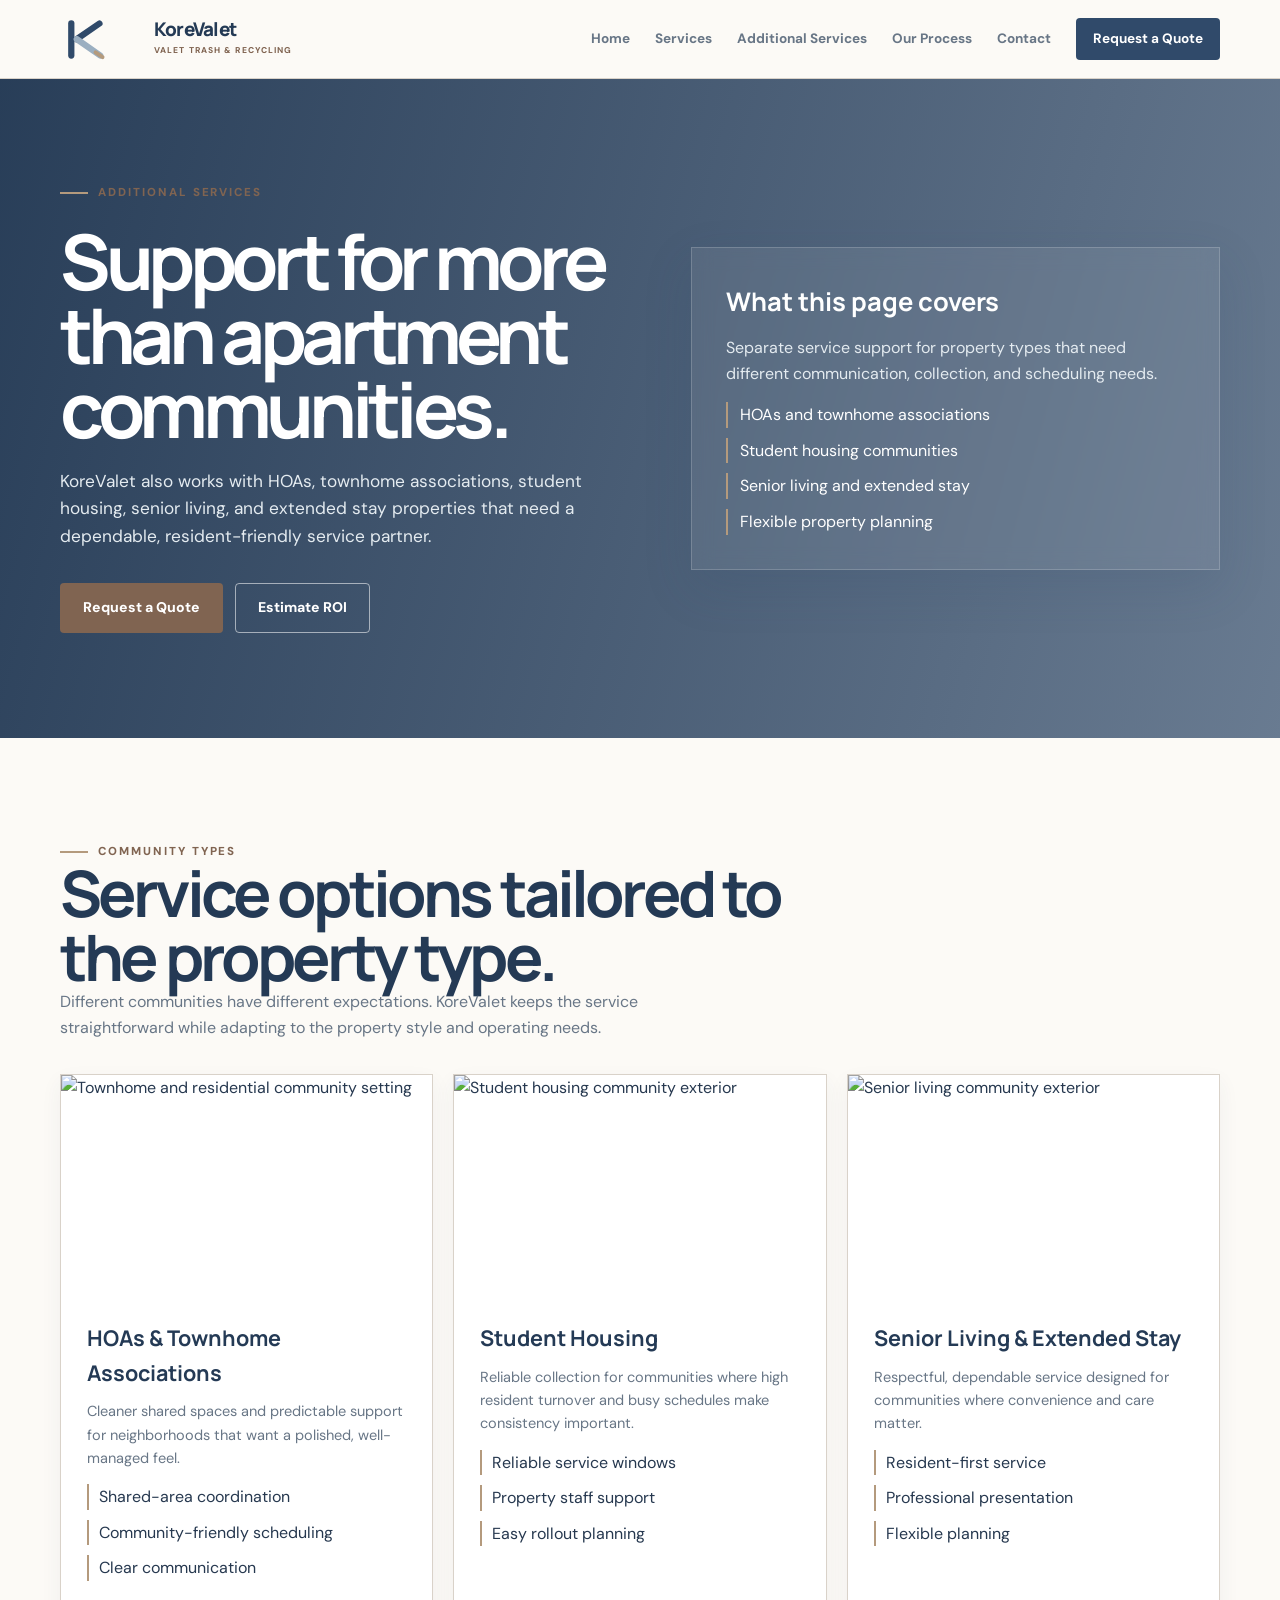
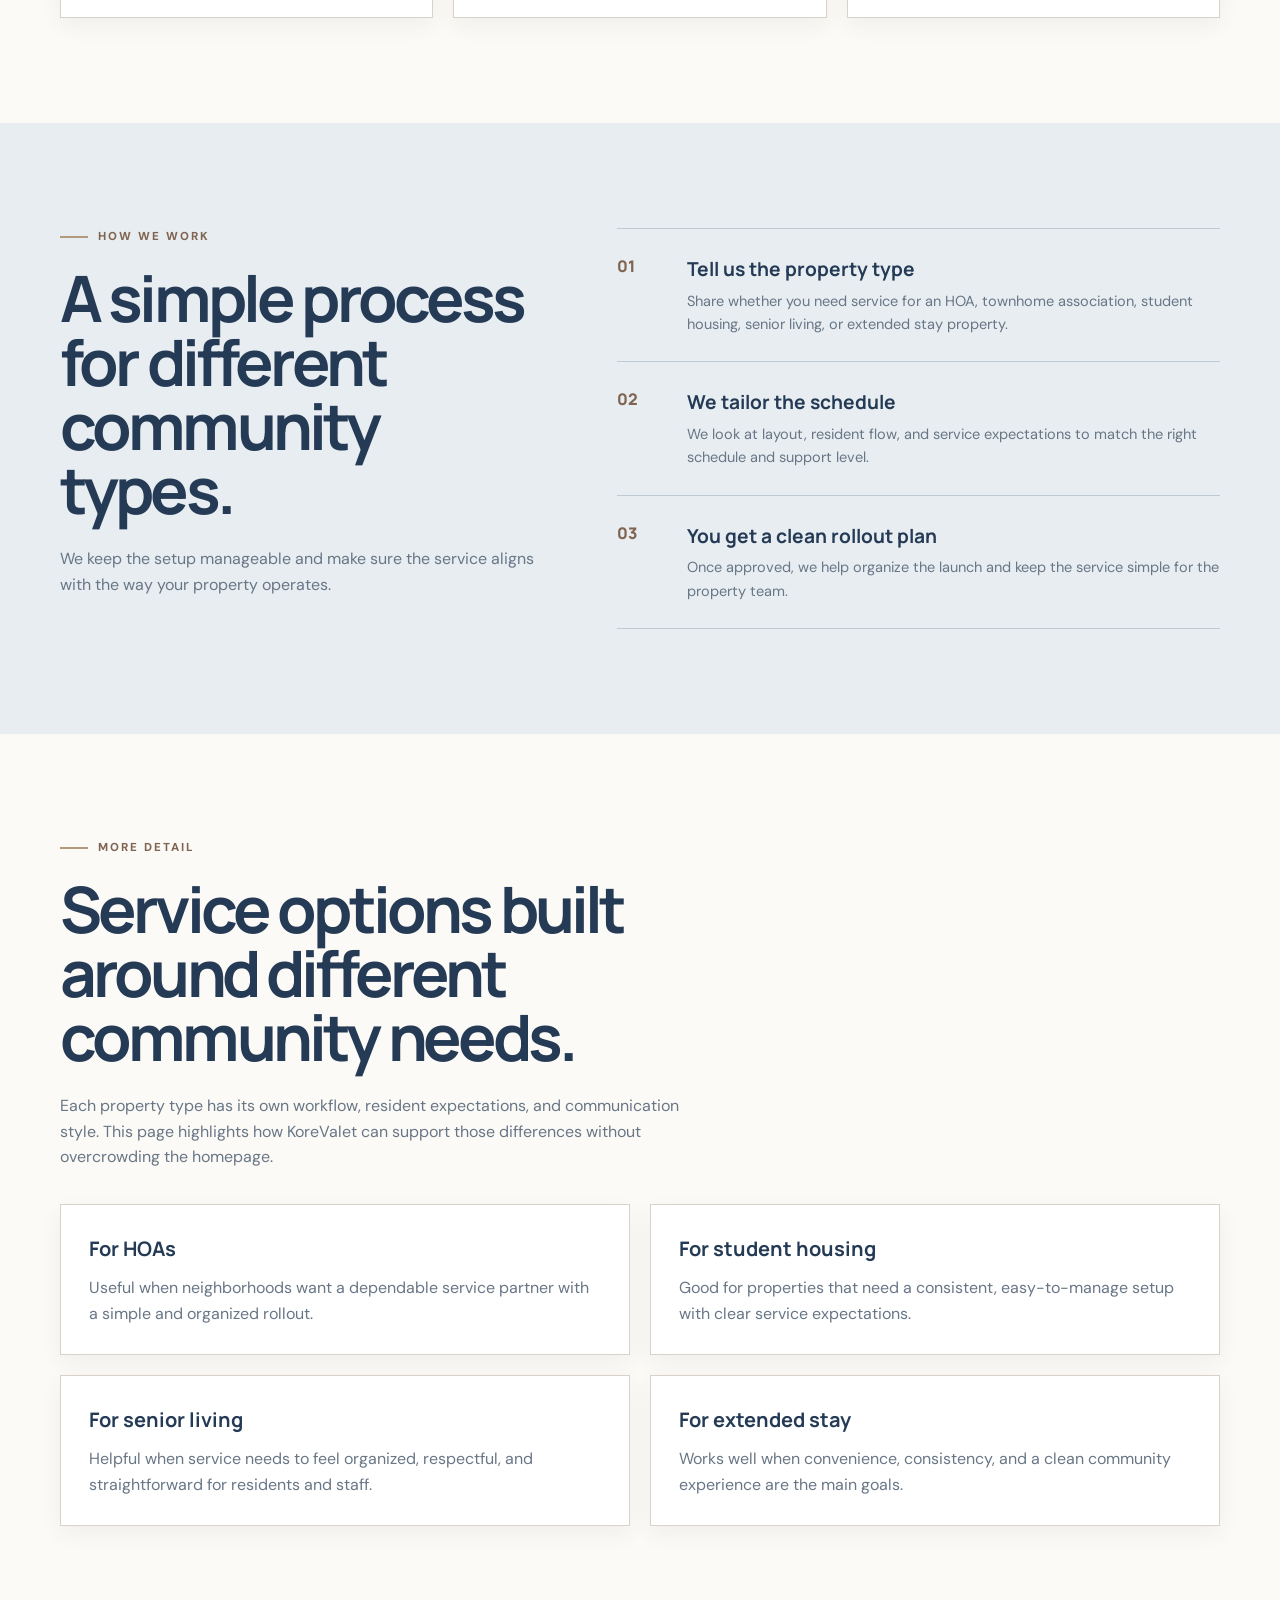
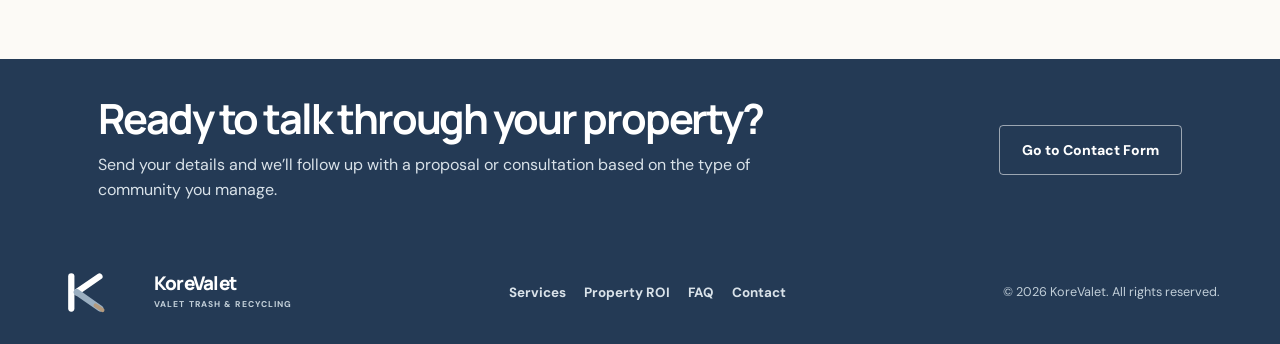
==== commit 273bfc7a: "Revise service options section for clarity and focus" ====
--- a/additional-services.html
+++ b/additional-services.html
@@ -768,36 +768,36 @@
     </section>
 
     <section class="section">
-      <div class="container">
-        <div class="eyebrow">More detail</div>
-        <h2 class="section-title" style="margin-top: 20px;">Why separate this page from the homepage.</h2>
-        <p class="section-copy" style="margin-top: 24px;">
-          The homepage stays focused on apartment communities, while this page gives space for the other property categories without making the main page feel crowded.
-        </p>
-
-        <div class="info-grid">
-          <div class="info-card">
-            <h3>For HOAs</h3>
-            <p>Useful when neighborhoods want a dependable service partner without a heavy operational lift.</p>
-          </div>
-
-          <div class="info-card">
-            <h3>For student housing</h3>
-            <p>Good for properties that need a consistent, easy-to-manage setup with clear service expectations.</p>
-          </div>
-
-          <div class="info-card">
-            <h3>For senior living</h3>
-            <p>Helpful when service needs to feel organized, respectful, and straightforward for residents and staff.</p>
-          </div>
-
-          <div class="info-card">
-            <h3>For extended stay</h3>
-            <p>Works well when convenience, consistency, and a clean community experience are the main goals.</p>
-          </div>
-        </div>
+  <div class="container">
+    <div class="eyebrow">More detail</div>
+    <h2 class="section-title" style="margin-top: 20px;">Service options built around different community needs.</h2>
+    <p class="section-copy" style="margin-top: 24px;">
+      Each property type has its own workflow, resident expectations, and communication style. This page highlights how KoreValet can support those differences without overcrowding the homepage.
+    </p>
+
+    <div class="info-grid">
+      <div class="info-card">
+        <h3>For HOAs</h3>
+        <p>Useful when neighborhoods want a dependable service partner with a simple and organized rollout.</p>
       </div>
-    </section>
+
+      <div class="info-card">
+        <h3>For student housing</h3>
+        <p>Good for properties that need a consistent, easy-to-manage setup with clear service expectations.</p>
+      </div>
+
+      <div class="info-card">
+        <h3>For senior living</h3>
+        <p>Helpful when service needs to feel organized, respectful, and straightforward for residents and staff.</p>
+      </div>
+
+      <div class="info-card">
+        <h3>For extended stay</h3>
+        <p>Works well when convenience, consistency, and a clean community experience are the main goals.</p>
+      </div>
+    </div>
+  </div>
+</section>
 
     <section class="cta-band">
       <div class="container cta-band-inner">
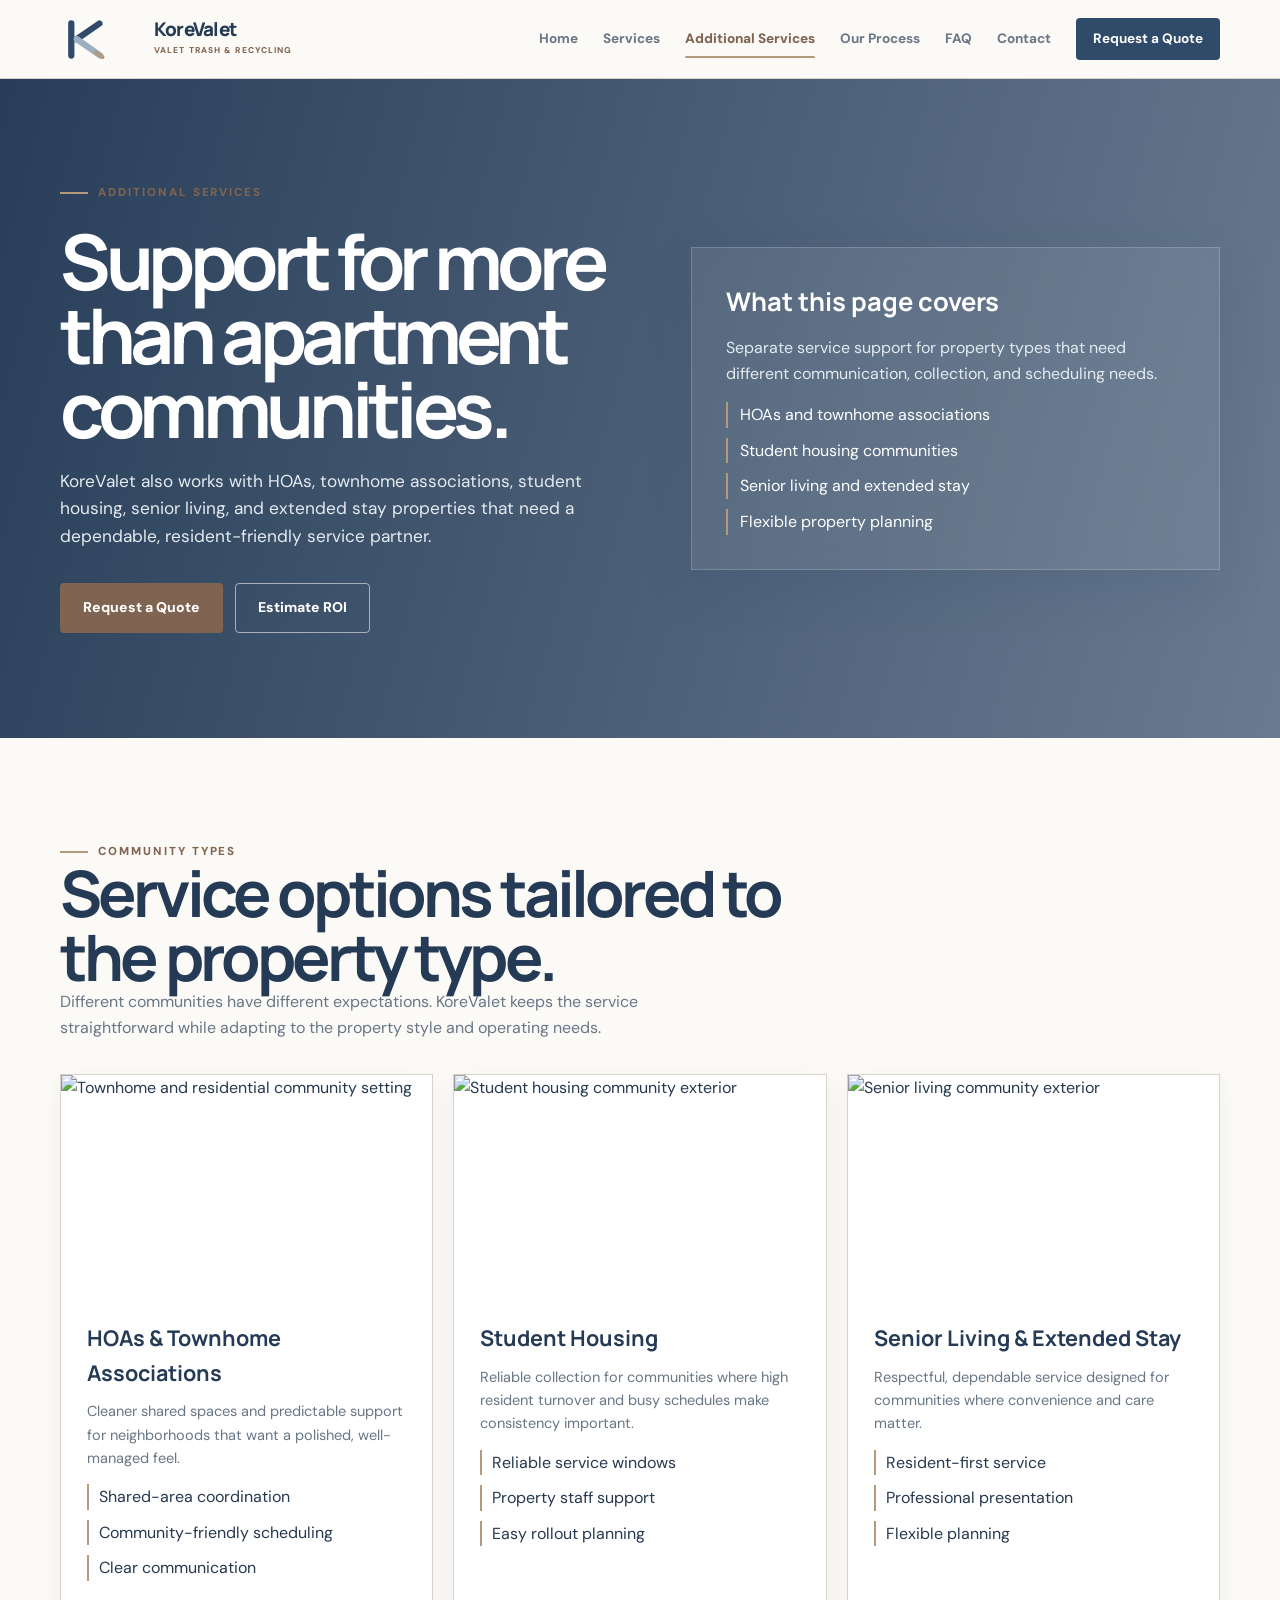
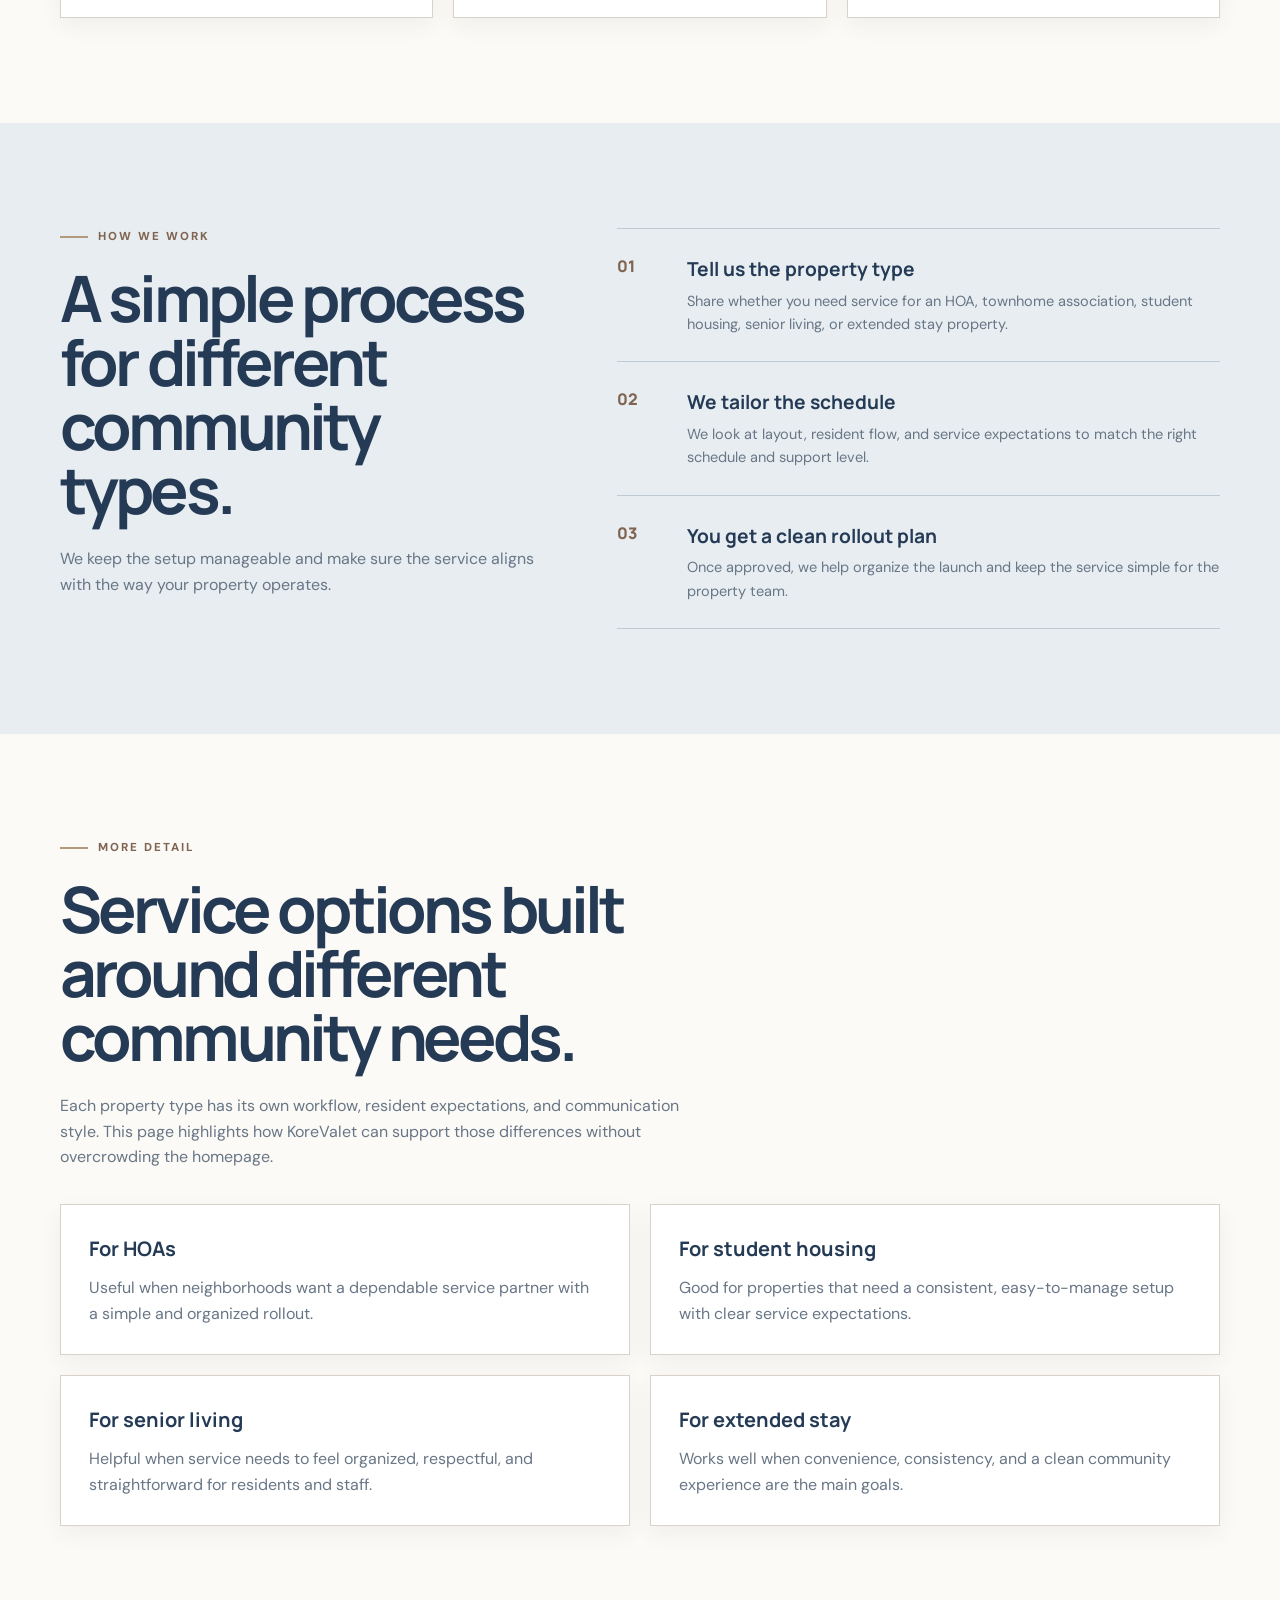
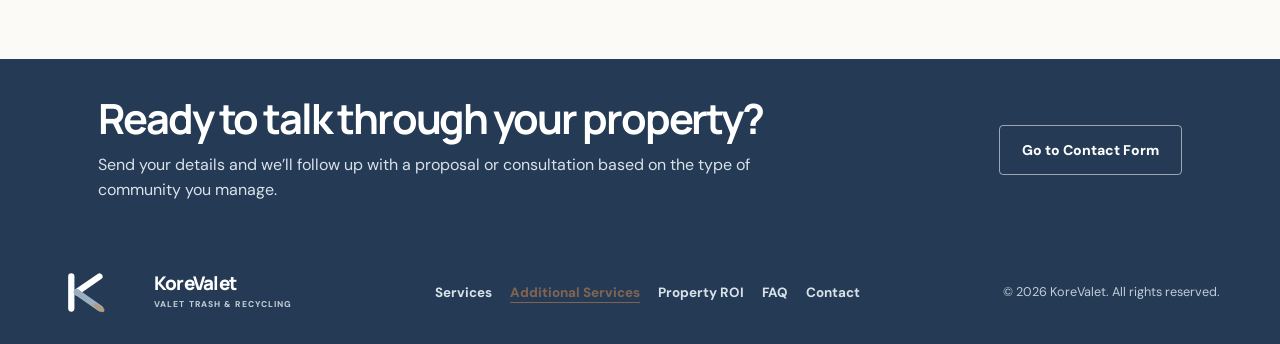
==== commit 4e8403f0: "Enhance active link styling for navigation and footer" ====
--- a/additional-services.html
+++ b/additional-services.html
@@ -524,6 +524,32 @@
       transform: translateY(0);
     }
 
+    .nav-links a.active,
+    .footer-links a.active {
+      color: var(--brown) !important;
+      font-weight: 800;
+    }
+
+    .nav-links a.active {
+      position: relative;
+    }
+
+    .nav-links a.active::after {
+      content: "";
+      position: absolute;
+      left: 0;
+      right: 0;
+      bottom: -8px;
+      height: 2px;
+      background: var(--brown-light);
+      border-radius: 999px;
+    }
+
+    .footer-links a.active {
+      text-decoration: underline;
+      text-underline-offset: 5px;
+    }
+
     @media (max-width: 900px) {
       .hero-grid,
       .split-grid,
@@ -639,8 +665,9 @@
       <nav class="nav-links" id="navLinks">
         <a href="index.html#home">Home</a>
         <a href="index.html#services">Services</a>
-        <a href="index.html#additional-services">Additional Services</a>
+        <a href="additional-services.html" class="active">Additional Services</a>
         <a href="index.html#process">Our Process</a>
+        <a href="faq.html">FAQ</a>
         <a href="index.html#contact">Contact</a>
         <a class="button button-navy nav-cta" href="index.html#contact">Request a Quote</a>
       </nav>
@@ -768,36 +795,36 @@
     </section>
 
     <section class="section">
-  <div class="container">
-    <div class="eyebrow">More detail</div>
-    <h2 class="section-title" style="margin-top: 20px;">Service options built around different community needs.</h2>
-    <p class="section-copy" style="margin-top: 24px;">
-      Each property type has its own workflow, resident expectations, and communication style. This page highlights how KoreValet can support those differences without overcrowding the homepage.
-    </p>
-
-    <div class="info-grid">
-      <div class="info-card">
-        <h3>For HOAs</h3>
-        <p>Useful when neighborhoods want a dependable service partner with a simple and organized rollout.</p>
+      <div class="container">
+        <div class="eyebrow">More detail</div>
+        <h2 class="section-title" style="margin-top: 20px;">Service options built around different community needs.</h2>
+        <p class="section-copy" style="margin-top: 24px;">
+          Each property type has its own workflow, resident expectations, and communication style. This page highlights how KoreValet can support those differences without overcrowding the homepage.
+        </p>
+
+        <div class="info-grid">
+          <div class="info-card">
+            <h3>For HOAs</h3>
+            <p>Useful when neighborhoods want a dependable service partner with a simple and organized rollout.</p>
+          </div>
+
+          <div class="info-card">
+            <h3>For student housing</h3>
+            <p>Good for properties that need a consistent, easy-to-manage setup with clear service expectations.</p>
+          </div>
+
+          <div class="info-card">
+            <h3>For senior living</h3>
+            <p>Helpful when service needs to feel organized, respectful, and straightforward for residents and staff.</p>
+          </div>
+
+          <div class="info-card">
+            <h3>For extended stay</h3>
+            <p>Works well when convenience, consistency, and a clean community experience are the main goals.</p>
+          </div>
+        </div>
       </div>
-
-      <div class="info-card">
-        <h3>For student housing</h3>
-        <p>Good for properties that need a consistent, easy-to-manage setup with clear service expectations.</p>
-      </div>
-
-      <div class="info-card">
-        <h3>For senior living</h3>
-        <p>Helpful when service needs to feel organized, respectful, and straightforward for residents and staff.</p>
-      </div>
-
-      <div class="info-card">
-        <h3>For extended stay</h3>
-        <p>Works well when convenience, consistency, and a clean community experience are the main goals.</p>
-      </div>
-    </div>
-  </div>
-</section>
+    </section>
 
     <section class="cta-band">
       <div class="container cta-band-inner">
@@ -835,6 +862,7 @@
 
       <div class="footer-links">
         <a href="index.html#services">Services</a>
+        <a href="additional-services.html" class="active">Additional Services</a>
         <a href="index.html#roi">Property ROI</a>
         <a href="faq.html">FAQ</a>
         <a href="index.html#contact">Contact</a>
@@ -879,6 +907,16 @@
         });
       });
     }
+
+    const currentPage = window.location.pathname.split("/").pop() || "additional-services.html";
+
+    document.querySelectorAll(".nav-links a, .footer-links a").forEach((link) => {
+      const href = link.getAttribute("href") || "";
+
+      if (currentPage === "additional-services.html" && href === "additional-services.html") {
+        link.classList.add("active");
+      }
+    });
   </script>
 </body>
 </html>
